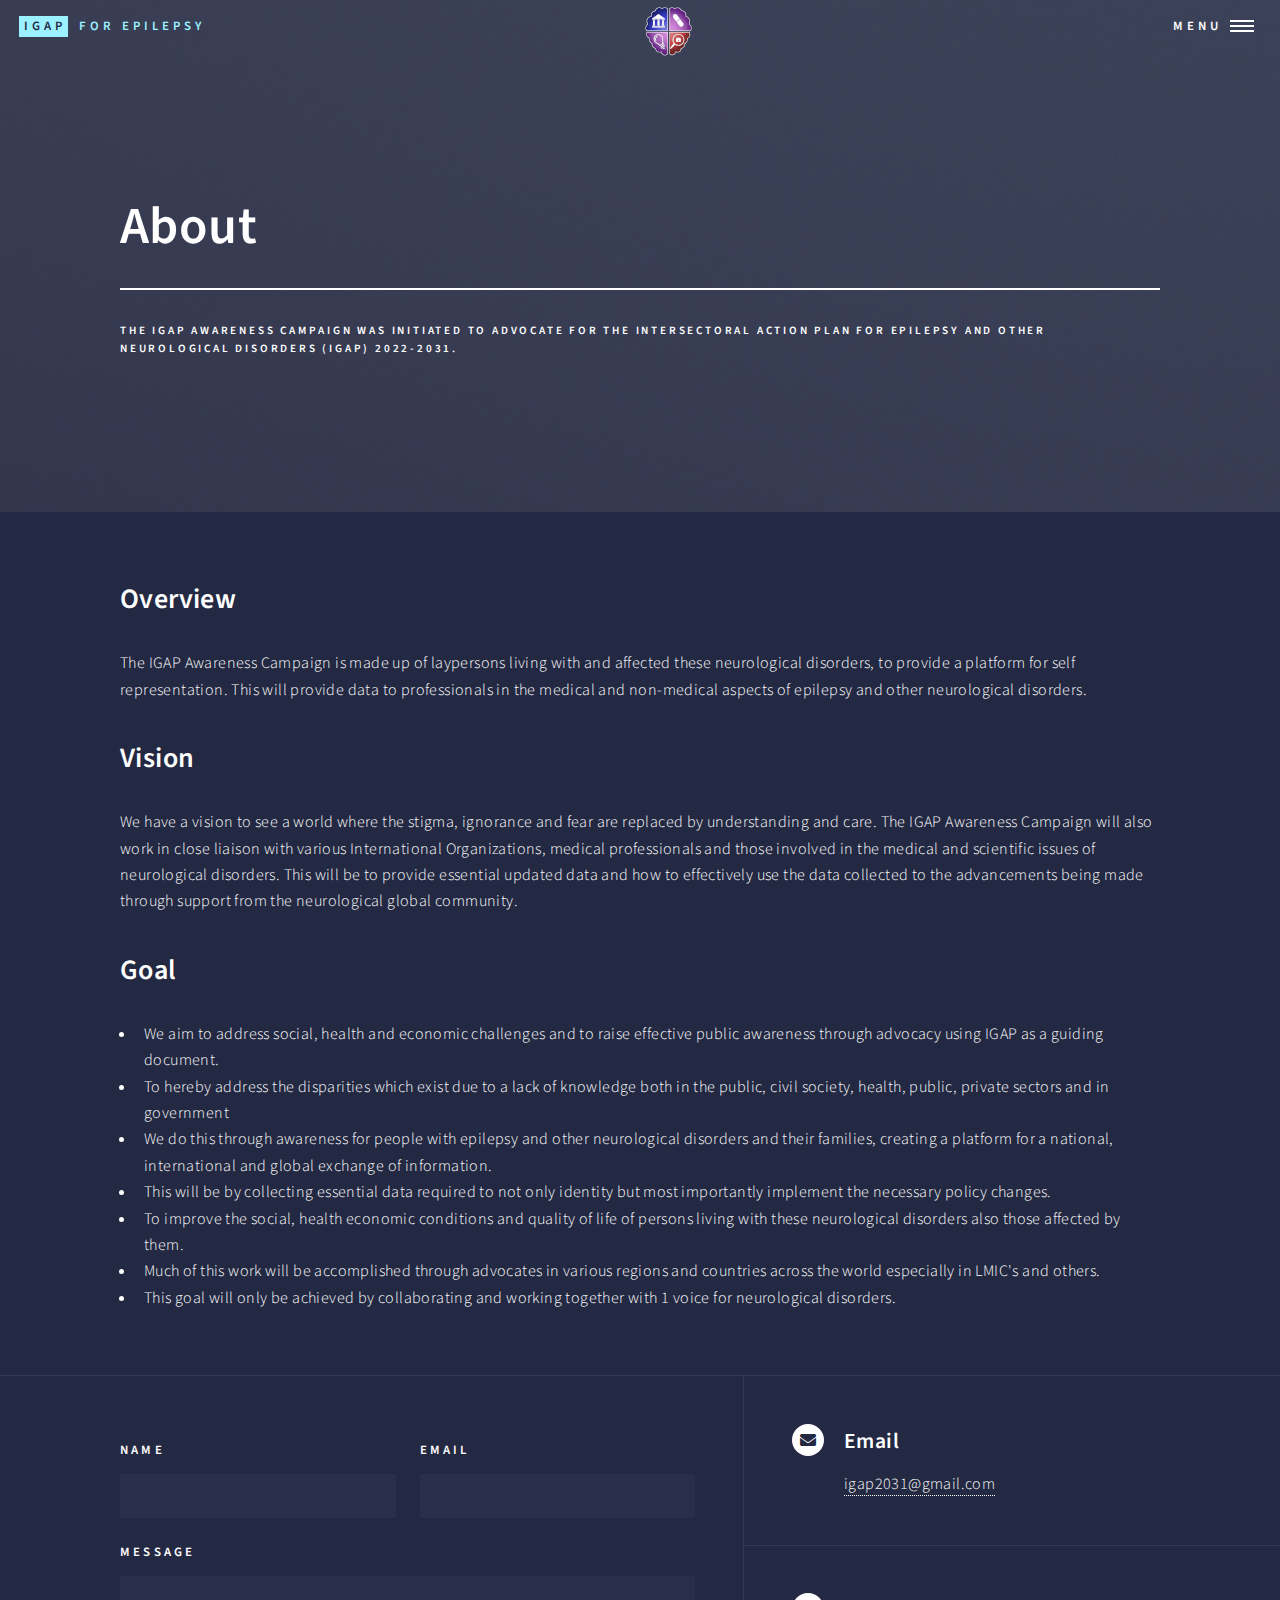
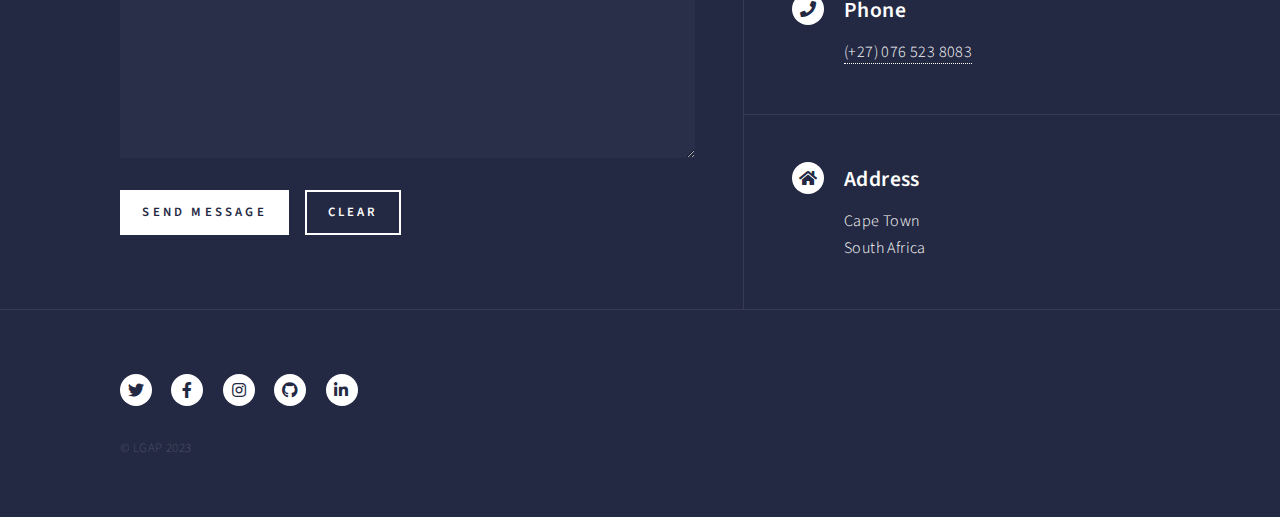
==== about.html @ 55fcbe43 "new pages" ====
<!DOCTYPE HTML>
<html>
	<head>
		<title>IGAP for Epilepsy</title>
		<meta charset="utf-8" />
		<meta name="viewport" content="width=device-width, initial-scale=1, user-scalable=no" />
		<link rel="stylesheet" href="assets/css/main.css" />
		<noscript><link rel="stylesheet" href="assets/css/noscript.css" /></noscript>
	</head>
	<body class="is-preload">

		<!-- Wrapper -->
			<div id="wrapper">

				<!-- Header -->
					<header id="header" class="alt">
						<a href="index.html" class="logo"><strong>IGAP</strong> <span>for Epilepsy</span></a>
						<div style="text-align: center; padding:2px 0px; position: absolute; left: 50%;">
							<img src="images/logo-60.png" width="60px" alt="lgap-logo" />	
						</div>
						<nav>
							<a href="#menu">Menu</a>
						</nav>
					</header>

				<!-- Menu -->
					<nav id="menu">
						<ul class="links">
							<li><a href="index.html">Home</a></li>
							<li><a href="landing.html">IGAP 10 Year Plan</a></li>
							<li><a href="about.html">About us</a></li>
							<li><a href="#">Contact us</a></li>
							<li><a href="#">Get Involved</a></li>
							<li><a href="#">Neurological Disorders</a></li>
							<li><a href="#">Resources</a></li>
							<li><a href="#">FAQ</a></li>
							<li><a href="surveys.html">Survey</a></li>
							<li><a href="#">Your Stories</a></li> 
							<!-- <li><a href="#">Generic</a></li>
							<li><a href="elements.html">Elements</a></li> -->
						</ul>
					</nav>

				<!-- Banner -->
				<!-- Note: The "styleN" class below should match that of the header element. -->
				<section id="banner" class="style8">
					<div class="inner">
						<span class="image">
							<img src="images/pic08.jpg" alt="" />
						</span>
						<header class="major">
							<h1>About</h1>
						</header>
						<div class="content">
							<p>The IGAP Awareness Campaign was initiated to advocate for the Intersectoral Action Plan for Epilepsy
							and Other Neurological Disorders (IGAP) 2022-2031.</p>						</div>
					</div>
				</section>

				<!-- Main -->
					<div id="main" class="alt">

						<!-- One -->
							<section id="one">
								<div class="inner">

									<h2>Overview</h2>
									
									<p>The IGAP Awareness Campaign is made up of
									laypersons living with and affected these neurological disorders, to provide a platform for self
									representation. This will provide data to professionals in the medical and non-medical aspects of epilepsy
									and other neurological disorders.</p>

									<h2>Vision</h2>

									<p>We have a vision to see a world where the stigma, ignorance and fear are replaced by understanding and
									care. The IGAP Awareness Campaign will also work in close liaison with various International
									Organizations, medical professionals and those involved in the medical and scientific issues of
									neurological disorders. This will be to provide essential updated data and how to effectively use the data
									collected to the advancements being made through support from the neurological global community.</p>
									
									<h2>Goal</h2>
									<ul>
									<li>We aim to address social, health and economic challenges and to raise effective public
									awareness through advocacy using IGAP as a guiding document.</li>
									<li>To hereby address the disparities which exist due to a lack of knowledge both in the public, civil
									society, health, public, private sectors and in government</li>
									<li>We do this through awareness for people with epilepsy and other neurological disorders and their
									families, creating a platform for a national, international and global exchange of information.</li>
									<li>This will be by collecting essential data required to not only identity but most importantly
									implement the necessary policy changes.</li>
									<li>To improve the social, health economic conditions and quality of life of persons living with these
									neurological disorders also those affected by them.</li>
									<li>Much of this work will be accomplished through advocates in various regions and countries
									across the world especially in LMIC's and others.</li>
									<li>This goal will only be achieved by collaborating and working together with 1 voice for neurological
									disorders.</li>
									</ul>
								</div>
							</section>

					</div>

				<!-- Contact -->
					<section id="contact">
						<div class="inner">
							<section>
								<form method="post" action="#">
									<div class="fields">
										<div class="field half">
											<label for="name">Name</label>
											<input type="text" name="name" id="name" />
										</div>
										<div class="field half">
											<label for="email">Email</label>
											<input type="text" name="email" id="email" />
										</div>
										<div class="field">
											<label for="message">Message</label>
											<textarea name="message" id="message" rows="6"></textarea>
										</div>
									</div>
									<ul class="actions">
										<li><input type="submit" value="Send Message" class="primary" /></li>
										<li><input type="reset" value="Clear" /></li>
									</ul>
								</form>
							</section>
							<section class="split">
								<section>
									<div class="contact-method">
										<span class="icon solid alt fa-envelope"></span>
										<h3>Email</h3>
										<a href="mailto:igap2031@gmail.com">igap2031@gmail.com</a>
									</div>
								</section>
								<section>
									<div class="contact-method">
										<span class="icon solid alt fa-phone"></span>
										<h3>Phone</h3>
										<span><a href="tel:+27765238083">(+27) 076 523 8083</a></span>
									</div>
								</section>
								<section>
									<div class="contact-method">
										<span class="icon solid alt fa-home"></span>
										<h3>Address</h3>
										<span>Cape Town<br />
											South Africa</span><br/>

										
									</div>
								</section>
							</section>
						</div>
					</section>

				<!-- Footer -->
				<footer id="footer">
					<div class="inner">
						<ul class="icons">
							<li><a href="#" class="icon brands alt fa-twitter"><span class="label">Twitter</span></a></li>
							<li><a href="#" class="icon brands alt fa-facebook-f"><span class="label">Facebook</span></a></li>
							<li><a href="#" class="icon brands alt fa-instagram"><span class="label">Instagram</span></a></li>
							<li><a href="#" class="icon brands alt fa-github"><span class="label">GitHub</span></a></li>
							<li><a href="#" class="icon brands alt fa-linkedin-in"><span class="label">LinkedIn</span></a></li>
						</ul>
						<ul class="copyright">
							<li>&copy; LGAP 2023</li>
						</ul>
					</div>
				</footer>

			</div>

		<!-- Scripts -->
			<script src="assets/js/jquery.min.js"></script>
			<script src="assets/js/jquery.scrolly.min.js"></script>
			<script src="assets/js/jquery.scrollex.min.js"></script>
			<script src="assets/js/browser.min.js"></script>
			<script src="assets/js/breakpoints.min.js"></script>
			<script src="assets/js/util.js"></script>
			<script src="assets/js/main.js"></script>

	</body>
</html>
---- assets/css/main.css ----
@import url(fontawesome-all.min.css);
@import url("https://fonts.googleapis.com/css?family=Source+Sans+Pro:300,300italic,600,600italic");

/*
	Forty by HTML5 UP
	html5up.net | @ajlkn
	Free for personal and commercial use under the CCA 3.0 license (html5up.net/license)
*/

html, body, div, span, applet, object,
iframe, h1, h2, h3, h4, h5, h6, p, blockquote,
pre, a, abbr, acronym, address, big, cite,
code, del, dfn, em, img, ins, kbd, q, s, samp,
small, strike, strong, sub, sup, tt, var, b,
u, i, center, dl, dt, dd, ol, ul, li, fieldset,
form, label, legend, table, caption, tbody,
tfoot, thead, tr, th, td, article, aside,
canvas, details, embed, figure, figcaption,
footer, header, hgroup, menu, nav, output, ruby,
section, summary, time, mark, audio, video {
	margin: 0;
	padding: 0;
	border: 0;
	font-size: 100%;
	font: inherit;
	vertical-align: baseline;}

article, aside, details, figcaption, figure,
footer, header, hgroup, menu, nav, section {
	display: block;}

body {
	line-height: 1;
}

ol, ul {
	list-style: none;
}

blockquote, q {
	quotes: none;
}

	blockquote:before, blockquote:after, q:before, q:after {
		content: '';
		content: none;
	}

table {
	border-collapse: collapse;
	border-spacing: 0;
}

body {
	-webkit-text-size-adjust: none;
}

mark {
	background-color: transparent;
	color: inherit;
}

input::-moz-focus-inner {
	border: 0;
	padding: 0;
}

input, select, textarea {
	-moz-appearance: none;
	-webkit-appearance: none;
	-ms-appearance: none;
	appearance: none;
}

/* Basic */

	@-ms-viewport {
		width: device-width;
	}

	body {
		-ms-overflow-style: scrollbar;
	}

	@media screen and (max-width: 480px) {

		html, body {
			min-width: 320px;
		}

	}

	html {
		box-sizing: border-box;
	}

	*, *:before, *:after {
		box-sizing: inherit;
	}

	body {
		background: #242943;
	}

		body.is-preload *, body.is-preload *:before, body.is-preload *:after {
			-moz-animation: none !important;
			-webkit-animation: none !important;
			-ms-animation: none !important;
			animation: none !important;
			-moz-transition: none !important;
			-webkit-transition: none !important;
			-ms-transition: none !important;
			transition: none !important;
		}

/* Type */

	body, input, select, textarea {
		color: #ffffff;
		font-family: "Source Sans Pro", Helvetica, sans-serif;
		font-size: 17pt;
		font-weight: 300;
		letter-spacing: 0.025em;
		line-height: 1.65;
	}

		@media screen and (max-width: 1680px) {

			body, input, select, textarea {
				font-size: 14pt;
			}

		}

		@media screen and (max-width: 1280px) {

			body, input, select, textarea {
				font-size: 12pt;
			}

		}

		@media screen and (max-width: 360px) {

			body, input, select, textarea {
				font-size: 11pt;
			}

		}

	a {
		-moz-transition: color 0.2s ease-in-out, border-bottom-color 0.2s ease-in-out;
		-webkit-transition: color 0.2s ease-in-out, border-bottom-color 0.2s ease-in-out;
		-ms-transition: color 0.2s ease-in-out, border-bottom-color 0.2s ease-in-out;
		transition: color 0.2s ease-in-out, border-bottom-color 0.2s ease-in-out;
		border-bottom: dotted 1px;
		color: inherit;
		text-decoration: none;
	}

		a:hover {
			border-bottom-color: transparent;
			color: #9bf1ff !important;
		}

		a:active {
			color: #53e3fb !important;
		}

	strong, b {
		color: #ffffff;
		font-weight: 600;
	}

	em, i {
		font-style: italic;
	}

	p {
		margin: 0 0 2em 0;
	}

	h1, h2, h3, h4, h5, h6 {
		color: #ffffff;
		font-weight: 600;
		line-height: 1.65;
		margin: 0 0 1em 0;
	}

		h1 a, h2 a, h3 a, h4 a, h5 a, h6 a {
			color: inherit;
			border-bottom: 0;
		}

	h1 {
		font-size: 2.5em;
	}

	h2 {
		font-size: 1.75em;
	}

	h3 {
		font-size: 1.35em;
	}

	h4 {
		font-size: 1.1em;
	}

	h5 {
		font-size: 0.9em;
	}

	h6 {
		font-size: 0.7em;
	}

	@media screen and (max-width: 736px) {

		h1 {
			font-size: 2em;
		}

		h2 {
			font-size: 1.5em;
		}

		h3 {
			font-size: 1.25em;
		}

	}

	sub {
		font-size: 0.8em;
		position: relative;
		top: 0.5em;
	}

	sup {
		font-size: 0.8em;
		position: relative;
		top: -0.5em;
	}

	blockquote {
		border-left: solid 4px rgba(212, 212, 255, 0.1);
		font-style: italic;
		margin: 0 0 2em 0;
		padding: 0.5em 0 0.5em 2em;
	}

	code {
		background: rgba(212, 212, 255, 0.035);
		font-family: "Courier New", monospace;
		font-size: 0.9em;
		margin: 0 0.25em;
		padding: 0.25em 0.65em;
	}

	pre {
		-webkit-overflow-scrolling: touch;
		font-family: "Courier New", monospace;
		font-size: 0.9em;
		margin: 0 0 2em 0;
	}

		pre code {
			display: block;
			line-height: 1.75;
			padding: 1em 1.5em;
			overflow-x: auto;
		}

	hr {
		border: 0;
		border-bottom: solid 1px rgba(212, 212, 255, 0.1);
		margin: 2em 0;
	}

		hr.major {
			margin: 3em 0;
		}

	.align-left {
		text-align: left;
	}

	.align-center {
		text-align: center;
	}

	.align-right {
		text-align: right;
	}

/* Row */

	.row {
		display: flex;
		flex-wrap: wrap;
		box-sizing: border-box;
		align-items: stretch;
	}

		.row > * {
			box-sizing: border-box;
		}

		.row.gtr-uniform > * > :last-child {
			margin-bottom: 0;
		}

		.row.aln-left {
			justify-content: flex-start;
		}

		.row.aln-center {
			justify-content: center;
		}

		.row.aln-right {
			justify-content: flex-end;
		}

		.row.aln-top {
			align-items: flex-start;
		}

		.row.aln-middle {
			align-items: center;
		}

		.row.aln-bottom {
			align-items: flex-end;
		}

		.row > .imp {
			order: -1;
		}

		.row > .col-1 {
			width: 8.33333%;
		}

		.row > .off-1 {
			margin-left: 8.33333%;
		}

		.row > .col-2 {
			width: 16.66667%;
		}

		.row > .off-2 {
			margin-left: 16.66667%;
		}

		.row > .col-3 {
			width: 25%;
		}

		.row > .off-3 {
			margin-left: 25%;
		}

		.row > .col-4 {
			width: 33.33333%;
		}

		.row > .off-4 {
			margin-left: 33.33333%;
		}

		.row > .col-5 {
			width: 41.66667%;
		}

		.row > .off-5 {
			margin-left: 41.66667%;
		}

		.row > .col-6 {
			width: 50%;
		}

		.row > .off-6 {
			margin-left: 50%;
		}

		.row > .col-7 {
			width: 58.33333%;
		}

		.row > .off-7 {
			margin-left: 58.33333%;
		}

		.row > .col-8 {
			width: 66.66667%;
		}

		.row > .off-8 {
			margin-left: 66.66667%;
		}

		.row > .col-9 {
			width: 75%;
		}

		.row > .off-9 {
			margin-left: 75%;
		}

		.row > .col-10 {
			width: 83.33333%;
		}

		.row > .off-10 {
			margin-left: 83.33333%;
		}

		.row > .col-11 {
			width: 91.66667%;
		}

		.row > .off-11 {
			margin-left: 91.66667%;
		}

		.row > .col-12 {
			width: 100%;
		}

		.row > .off-12 {
			margin-left: 100%;
		}

		.row.gtr-0 {
			margin-top: 0;
			margin-left: 0em;
		}

			.row.gtr-0 > * {
				padding: 0 0 0 0em;
			}

			.row.gtr-0.gtr-uniform {
				margin-top: 0em;
			}

				.row.gtr-0.gtr-uniform > * {
					padding-top: 0em;
				}

		.row.gtr-25 {
			margin-top: 0;
			margin-left: -0.5em;
		}

			.row.gtr-25 > * {
				padding: 0 0 0 0.5em;
			}

			.row.gtr-25.gtr-uniform {
				margin-top: -0.5em;
			}

				.row.gtr-25.gtr-uniform > * {
					padding-top: 0.5em;
				}

		.row.gtr-50 {
			margin-top: 0;
			margin-left: -1em;
		}

			.row.gtr-50 > * {
				padding: 0 0 0 1em;
			}

			.row.gtr-50.gtr-uniform {
				margin-top: -1em;
			}

				.row.gtr-50.gtr-uniform > * {
					padding-top: 1em;
				}

		.row {
			margin-top: 0;
			margin-left: -2em;
		}

			.row > * {
				padding: 0 0 0 2em;
			}

			.row.gtr-uniform {
				margin-top: -2em;
			}

				.row.gtr-uniform > * {
					padding-top: 2em;
				}

		.row.gtr-150 {
			margin-top: 0;
			margin-left: -3em;
		}

			.row.gtr-150 > * {
				padding: 0 0 0 3em;
			}

			.row.gtr-150.gtr-uniform {
				margin-top: -3em;
			}

				.row.gtr-150.gtr-uniform > * {
					padding-top: 3em;
				}

		.row.gtr-200 {
			margin-top: 0;
			margin-left: -4em;
		}

			.row.gtr-200 > * {
				padding: 0 0 0 4em;
			}

			.row.gtr-200.gtr-uniform {
				margin-top: -4em;
			}

				.row.gtr-200.gtr-uniform > * {
					padding-top: 4em;
				}

		@media screen and (max-width: 1680px) {

			.row {
				display: flex;
				flex-wrap: wrap;
				box-sizing: border-box;
				align-items: stretch;
			}

				.row > * {
					box-sizing: border-box;
				}

				.row.gtr-uniform > * > :last-child {
					margin-bottom: 0;
				}

				.row.aln-left {
					justify-content: flex-start;
				}

				.row.aln-center {
					justify-content: center;
				}

				.row.aln-right {
					justify-content: flex-end;
				}

				.row.aln-top {
					align-items: flex-start;
				}

				.row.aln-middle {
					align-items: center;
				}

				.row.aln-bottom {
					align-items: flex-end;
				}

				.row > .imp-xlarge {
					order: -1;
				}

				.row > .col-1-xlarge {
					width: 8.33333%;
				}

				.row > .off-1-xlarge {
					margin-left: 8.33333%;
				}

				.row > .col-2-xlarge {
					width: 16.66667%;
				}

				.row > .off-2-xlarge {
					margin-left: 16.66667%;
				}

				.row > .col-3-xlarge {
					width: 25%;
				}

				.row > .off-3-xlarge {
					margin-left: 25%;
				}

				.row > .col-4-xlarge {
					width: 33.33333%;
				}

				.row > .off-4-xlarge {
					margin-left: 33.33333%;
				}

				.row > .col-5-xlarge {
					width: 41.66667%;
				}

				.row > .off-5-xlarge {
					margin-left: 41.66667%;
				}

				.row > .col-6-xlarge {
					width: 50%;
				}

				.row > .off-6-xlarge {
					margin-left: 50%;
				}

				.row > .col-7-xlarge {
					width: 58.33333%;
				}

				.row > .off-7-xlarge {
					margin-left: 58.33333%;
				}

				.row > .col-8-xlarge {
					width: 66.66667%;
				}

				.row > .off-8-xlarge {
					margin-left: 66.66667%;
				}

				.row > .col-9-xlarge {
					width: 75%;
				}

				.row > .off-9-xlarge {
					margin-left: 75%;
				}

				.row > .col-10-xlarge {
					width: 83.33333%;
				}

				.row > .off-10-xlarge {
					margin-left: 83.33333%;
				}

				.row > .col-11-xlarge {
					width: 91.66667%;
				}

				.row > .off-11-xlarge {
					margin-left: 91.66667%;
				}

				.row > .col-12-xlarge {
					width: 100%;
				}

				.row > .off-12-xlarge {
					margin-left: 100%;
				}

				.row.gtr-0 {
					margin-top: 0;
					margin-left: 0em;
				}

					.row.gtr-0 > * {
						padding: 0 0 0 0em;
					}

					.row.gtr-0.gtr-uniform {
						margin-top: 0em;
					}

						.row.gtr-0.gtr-uniform > * {
							padding-top: 0em;
						}

				.row.gtr-25 {
					margin-top: 0;
					margin-left: -0.5em;
				}

					.row.gtr-25 > * {
						padding: 0 0 0 0.5em;
					}

					.row.gtr-25.gtr-uniform {
						margin-top: -0.5em;
					}

						.row.gtr-25.gtr-uniform > * {
							padding-top: 0.5em;
						}

				.row.gtr-50 {
					margin-top: 0;
					margin-left: -1em;
				}

					.row.gtr-50 > * {
						padding: 0 0 0 1em;
					}

					.row.gtr-50.gtr-uniform {
						margin-top: -1em;
					}

						.row.gtr-50.gtr-uniform > * {
							padding-top: 1em;
						}

				.row {
					margin-top: 0;
					margin-left: -2em;
				}

					.row > * {
						padding: 0 0 0 2em;
					}

					.row.gtr-uniform {
						margin-top: -2em;
					}

						.row.gtr-uniform > * {
							padding-top: 2em;
						}

				.row.gtr-150 {
					margin-top: 0;
					margin-left: -3em;
				}

					.row.gtr-150 > * {
						padding: 0 0 0 3em;
					}

					.row.gtr-150.gtr-uniform {
						margin-top: -3em;
					}

						.row.gtr-150.gtr-uniform > * {
							padding-top: 3em;
						}

				.row.gtr-200 {
					margin-top: 0;
					margin-left: -4em;
				}

					.row.gtr-200 > * {
						padding: 0 0 0 4em;
					}

					.row.gtr-200.gtr-uniform {
						margin-top: -4em;
					}

						.row.gtr-200.gtr-uniform > * {
							padding-top: 4em;
						}

		}

		@media screen and (max-width: 1280px) {

			.row {
				display: flex;
				flex-wrap: wrap;
				box-sizing: border-box;
				align-items: stretch;
			}

				.row > * {
					box-sizing: border-box;
				}

				.row.gtr-uniform > * > :last-child {
					margin-bottom: 0;
				}

				.row.aln-left {
					justify-content: flex-start;
				}

				.row.aln-center {
					justify-content: center;
				}

				.row.aln-right {
					justify-content: flex-end;
				}

				.row.aln-top {
					align-items: flex-start;
				}

				.row.aln-middle {
					align-items: center;
				}

				.row.aln-bottom {
					align-items: flex-end;
				}

				.row > .imp-large {
					order: -1;
				}

				.row > .col-1-large {
					width: 8.33333%;
				}

				.row > .off-1-large {
					margin-left: 8.33333%;
				}

				.row > .col-2-large {
					width: 16.66667%;
				}

				.row > .off-2-large {
					margin-left: 16.66667%;
				}

				.row > .col-3-large {
					width: 25%;
				}

				.row > .off-3-large {
					margin-left: 25%;
				}

				.row > .col-4-large {
					width: 33.33333%;
				}

				.row > .off-4-large {
					margin-left: 33.33333%;
				}

				.row > .col-5-large {
					width: 41.66667%;
				}

				.row > .off-5-large {
					margin-left: 41.66667%;
				}

				.row > .col-6-large {
					width: 50%;
				}

				.row > .off-6-large {
					margin-left: 50%;
				}

				.row > .col-7-large {
					width: 58.33333%;
				}

				.row > .off-7-large {
					margin-left: 58.33333%;
				}

				.row > .col-8-large {
					width: 66.66667%;
				}

				.row > .off-8-large {
					margin-left: 66.66667%;
				}

				.row > .col-9-large {
					width: 75%;
				}

				.row > .off-9-large {
					margin-left: 75%;
				}

				.row > .col-10-large {
					width: 83.33333%;
				}

				.row > .off-10-large {
					margin-left: 83.33333%;
				}

				.row > .col-11-large {
					width: 91.66667%;
				}

				.row > .off-11-large {
					margin-left: 91.66667%;
				}

				.row > .col-12-large {
					width: 100%;
				}

				.row > .off-12-large {
					margin-left: 100%;
				}

				.row.gtr-0 {
					margin-top: 0;
					margin-left: 0em;
				}

					.row.gtr-0 > * {
						padding: 0 0 0 0em;
					}

					.row.gtr-0.gtr-uniform {
						margin-top: 0em;
					}

						.row.gtr-0.gtr-uniform > * {
							padding-top: 0em;
						}

				.row.gtr-25 {
					margin-top: 0;
					margin-left: -0.375em;
				}

					.row.gtr-25 > * {
						padding: 0 0 0 0.375em;
					}

					.row.gtr-25.gtr-uniform {
						margin-top: -0.375em;
					}

						.row.gtr-25.gtr-uniform > * {
							padding-top: 0.375em;
						}

				.row.gtr-50 {
					margin-top: 0;
					margin-left: -0.75em;
				}

					.row.gtr-50 > * {
						padding: 0 0 0 0.75em;
					}

					.row.gtr-50.gtr-uniform {
						margin-top: -0.75em;
					}

						.row.gtr-50.gtr-uniform > * {
							padding-top: 0.75em;
						}

				.row {
					margin-top: 0;
					margin-left: -1.5em;
				}

					.row > * {
						padding: 0 0 0 1.5em;
					}

					.row.gtr-uniform {
						margin-top: -1.5em;
					}

						.row.gtr-uniform > * {
							padding-top: 1.5em;
						}

				.row.gtr-150 {
					margin-top: 0;
					margin-left: -2.25em;
				}

					.row.gtr-150 > * {
						padding: 0 0 0 2.25em;
					}

					.row.gtr-150.gtr-uniform {
						margin-top: -2.25em;
					}

						.row.gtr-150.gtr-uniform > * {
							padding-top: 2.25em;
						}

				.row.gtr-200 {
					margin-top: 0;
					margin-left: -3em;
				}

					.row.gtr-200 > * {
						padding: 0 0 0 3em;
					}

					.row.gtr-200.gtr-uniform {
						margin-top: -3em;
					}

						.row.gtr-200.gtr-uniform > * {
							padding-top: 3em;
						}

		}

		@media screen and (max-width: 980px) {

			.row {
				display: flex;
				flex-wrap: wrap;
				box-sizing: border-box;
				align-items: stretch;
			}

				.row > * {
					box-sizing: border-box;
				}

				.row.gtr-uniform > * > :last-child {
					margin-bottom: 0;
				}

				.row.aln-left {
					justify-content: flex-start;
				}

				.row.aln-center {
					justify-content: center;
				}

				.row.aln-right {
					justify-content: flex-end;
				}

				.row.aln-top {
					align-items: flex-start;
				}

				.row.aln-middle {
					align-items: center;
				}

				.row.aln-bottom {
					align-items: flex-end;
				}

				.row > .imp-medium {
					order: -1;
				}

				.row > .col-1-medium {
					width: 8.33333%;
				}

				.row > .off-1-medium {
					margin-left: 8.33333%;
				}

				.row > .col-2-medium {
					width: 16.66667%;
				}

				.row > .off-2-medium {
					margin-left: 16.66667%;
				}

				.row > .col-3-medium {
					width: 25%;
				}

				.row > .off-3-medium {
					margin-left: 25%;
				}

				.row > .col-4-medium {
					width: 33.33333%;
				}

				.row > .off-4-medium {
					margin-left: 33.33333%;
				}

				.row > .col-5-medium {
					width: 41.66667%;
				}

				.row > .off-5-medium {
					margin-left: 41.66667%;
				}

				.row > .col-6-medium {
					width: 50%;
				}

				.row > .off-6-medium {
					margin-left: 50%;
				}

				.row > .col-7-medium {
					width: 58.33333%;
				}

				.row > .off-7-medium {
					margin-left: 58.33333%;
				}

				.row > .col-8-medium {
					width: 66.66667%;
				}

				.row > .off-8-medium {
					margin-left: 66.66667%;
				}

				.row > .col-9-medium {
					width: 75%;
				}

				.row > .off-9-medium {
					margin-left: 75%;
				}

				.row > .col-10-medium {
					width: 83.33333%;
				}

				.row > .off-10-medium {
					margin-left: 83.33333%;
				}

				.row > .col-11-medium {
					width: 91.66667%;
				}

				.row > .off-11-medium {
					margin-left: 91.66667%;
				}

				.row > .col-12-medium {
					width: 100%;
				}

				.row > .off-12-medium {
					margin-left: 100%;
				}

				.row.gtr-0 {
					margin-top: 0;
					margin-left: 0em;
				}

					.row.gtr-0 > * {
						padding: 0 0 0 0em;
					}

					.row.gtr-0.gtr-uniform {
						margin-top: 0em;
					}

						.row.gtr-0.gtr-uniform > * {
							padding-top: 0em;
						}

				.row.gtr-25 {
					margin-top: 0;
					margin-left: -0.375em;
				}

					.row.gtr-25 > * {
						padding: 0 0 0 0.375em;
					}

					.row.gtr-25.gtr-uniform {
						margin-top: -0.375em;
					}

						.row.gtr-25.gtr-uniform > * {
							padding-top: 0.375em;
						}

				.row.gtr-50 {
					margin-top: 0;
					margin-left: -0.75em;
				}

					.row.gtr-50 > * {
						padding: 0 0 0 0.75em;
					}

					.row.gtr-50.gtr-uniform {
						margin-top: -0.75em;
					}

						.row.gtr-50.gtr-uniform > * {
							padding-top: 0.75em;
						}

				.row {
					margin-top: 0;
					margin-left: -1.5em;
				}

					.row > * {
						padding: 0 0 0 1.5em;
					}

					.row.gtr-uniform {
						margin-top: -1.5em;
					}

						.row.gtr-uniform > * {
							padding-top: 1.5em;
						}

				.row.gtr-150 {
					margin-top: 0;
					margin-left: -2.25em;
				}

					.row.gtr-150 > * {
						padding: 0 0 0 2.25em;
					}

					.row.gtr-150.gtr-uniform {
						margin-top: -2.25em;
					}

						.row.gtr-150.gtr-uniform > * {
							padding-top: 2.25em;
						}

				.row.gtr-200 {
					margin-top: 0;
					margin-left: -3em;
				}

					.row.gtr-200 > * {
						padding: 0 0 0 3em;
					}

					.row.gtr-200.gtr-uniform {
						margin-top: -3em;
					}

						.row.gtr-200.gtr-uniform > * {
							padding-top: 3em;
						}

		}

		@media screen and (max-width: 736px) {

			.row {
				display: flex;
				flex-wrap: wrap;
				box-sizing: border-box;
				align-items: stretch;
			}

				.row > * {
					box-sizing: border-box;
				}

				.row.gtr-uniform > * > :last-child {
					margin-bottom: 0;
				}

				.row.aln-left {
					justify-content: flex-start;
				}

				.row.aln-center {
					justify-content: center;
				}

				.row.aln-right {
					justify-content: flex-end;
				}

				.row.aln-top {
					align-items: flex-start;
				}

				.row.aln-middle {
					align-items: center;
				}

				.row.aln-bottom {
					align-items: flex-end;
				}

				.row > .imp-small {
					order: -1;
				}

				.row > .col-1-small {
					width: 8.33333%;
				}

				.row > .off-1-small {
					margin-left: 8.33333%;
				}

				.row > .col-2-small {
					width: 16.66667%;
				}

				.row > .off-2-small {
					margin-left: 16.66667%;
				}

				.row > .col-3-small {
					width: 25%;
				}

				.row > .off-3-small {
					margin-left: 25%;
				}

				.row > .col-4-small {
					width: 33.33333%;
				}

				.row > .off-4-small {
					margin-left: 33.33333%;
				}

				.row > .col-5-small {
					width: 41.66667%;
				}

				.row > .off-5-small {
					margin-left: 41.66667%;
				}

				.row > .col-6-small {
					width: 50%;
				}

				.row > .off-6-small {
					margin-left: 50%;
				}

				.row > .col-7-small {
					width: 58.33333%;
				}

				.row > .off-7-small {
					margin-left: 58.33333%;
				}

				.row > .col-8-small {
					width: 66.66667%;
				}

				.row > .off-8-small {
					margin-left: 66.66667%;
				}

				.row > .col-9-small {
					width: 75%;
				}

				.row > .off-9-small {
					margin-left: 75%;
				}

				.row > .col-10-small {
					width: 83.33333%;
				}

				.row > .off-10-small {
					margin-left: 83.33333%;
				}

				.row > .col-11-small {
					width: 91.66667%;
				}

				.row > .off-11-small {
					margin-left: 91.66667%;
				}

				.row > .col-12-small {
					width: 100%;
				}

				.row > .off-12-small {
					margin-left: 100%;
				}

				.row.gtr-0 {
					margin-top: 0;
					margin-left: 0em;
				}

					.row.gtr-0 > * {
						padding: 0 0 0 0em;
					}

					.row.gtr-0.gtr-uniform {
						margin-top: 0em;
					}

						.row.gtr-0.gtr-uniform > * {
							padding-top: 0em;
						}

				.row.gtr-25 {
					margin-top: 0;
					margin-left: -0.3125em;
				}

					.row.gtr-25 > * {
						padding: 0 0 0 0.3125em;
					}

					.row.gtr-25.gtr-uniform {
						margin-top: -0.3125em;
					}

						.row.gtr-25.gtr-uniform > * {
							padding-top: 0.3125em;
						}

				.row.gtr-50 {
					margin-top: 0;
					margin-left: -0.625em;
				}

					.row.gtr-50 > * {
						padding: 0 0 0 0.625em;
					}

					.row.gtr-50.gtr-uniform {
						margin-top: -0.625em;
					}

						.row.gtr-50.gtr-uniform > * {
							padding-top: 0.625em;
						}

				.row {
					margin-top: 0;
					margin-left: -1.25em;
				}

					.row > * {
						padding: 0 0 0 1.25em;
					}

					.row.gtr-uniform {
						margin-top: -1.25em;
					}

						.row.gtr-uniform > * {
							padding-top: 1.25em;
						}

				.row.gtr-150 {
					margin-top: 0;
					margin-left: -1.875em;
				}

					.row.gtr-150 > * {
						padding: 0 0 0 1.875em;
					}

					.row.gtr-150.gtr-uniform {
						margin-top: -1.875em;
					}

						.row.gtr-150.gtr-uniform > * {
							padding-top: 1.875em;
						}

				.row.gtr-200 {
					margin-top: 0;
					margin-left: -2.5em;
				}

					.row.gtr-200 > * {
						padding: 0 0 0 2.5em;
					}

					.row.gtr-200.gtr-uniform {
						margin-top: -2.5em;
					}

						.row.gtr-200.gtr-uniform > * {
							padding-top: 2.5em;
						}

		}

		@media screen and (max-width: 480px) {

			.row {
				display: flex;
				flex-wrap: wrap;
				box-sizing: border-box;
				align-items: stretch;
			}

				.row > * {
					box-sizing: border-box;
				}

				.row.gtr-uniform > * > :last-child {
					margin-bottom: 0;
				}

				.row.aln-left {
					justify-content: flex-start;
				}

				.row.aln-center {
					justify-content: center;
				}

				.row.aln-right {
					justify-content: flex-end;
				}

				.row.aln-top {
					align-items: flex-start;
				}

				.row.aln-middle {
					align-items: center;
				}

				.row.aln-bottom {
					align-items: flex-end;
				}

				.row > .imp-xsmall {
					order: -1;
				}

				.row > .col-1-xsmall {
					width: 8.33333%;
				}

				.row > .off-1-xsmall {
					margin-left: 8.33333%;
				}

				.row > .col-2-xsmall {
					width: 16.66667%;
				}

				.row > .off-2-xsmall {
					margin-left: 16.66667%;
				}

				.row > .col-3-xsmall {
					width: 25%;
				}

				.row > .off-3-xsmall {
					margin-left: 25%;
				}

				.row > .col-4-xsmall {
					width: 33.33333%;
				}

				.row > .off-4-xsmall {
					margin-left: 33.33333%;
				}

				.row > .col-5-xsmall {
					width: 41.66667%;
				}

				.row > .off-5-xsmall {
					margin-left: 41.66667%;
				}

				.row > .col-6-xsmall {
					width: 50%;
				}

				.row > .off-6-xsmall {
					margin-left: 50%;
				}

				.row > .col-7-xsmall {
					width: 58.33333%;
				}

				.row > .off-7-xsmall {
					margin-left: 58.33333%;
				}

				.row > .col-8-xsmall {
					width: 66.66667%;
				}

				.row > .off-8-xsmall {
					margin-left: 66.66667%;
				}

				.row > .col-9-xsmall {
					width: 75%;
				}

				.row > .off-9-xsmall {
					margin-left: 75%;
				}

				.row > .col-10-xsmall {
					width: 83.33333%;
				}

				.row > .off-10-xsmall {
					margin-left: 83.33333%;
				}

				.row > .col-11-xsmall {
					width: 91.66667%;
				}

				.row > .off-11-xsmall {
					margin-left: 91.66667%;
				}

				.row > .col-12-xsmall {
					width: 100%;
				}

				.row > .off-12-xsmall {
					margin-left: 100%;
				}

				.row.gtr-0 {
					margin-top: 0;
					margin-left: 0em;
				}

					.row.gtr-0 > * {
						padding: 0 0 0 0em;
					}

					.row.gtr-0.gtr-uniform {
						margin-top: 0em;
					}

						.row.gtr-0.gtr-uniform > * {
							padding-top: 0em;
						}

				.row.gtr-25 {
					margin-top: 0;
					margin-left: -0.3125em;
				}

					.row.gtr-25 > * {
						padding: 0 0 0 0.3125em;
					}

					.row.gtr-25.gtr-uniform {
						margin-top: -0.3125em;
					}

						.row.gtr-25.gtr-uniform > * {
							padding-top: 0.3125em;
						}

				.row.gtr-50 {
					margin-top: 0;
					margin-left: -0.625em;
				}

					.row.gtr-50 > * {
						padding: 0 0 0 0.625em;
					}

					.row.gtr-50.gtr-uniform {
						margin-top: -0.625em;
					}

						.row.gtr-50.gtr-uniform > * {
							padding-top: 0.625em;
						}

				.row {
					margin-top: 0;
					margin-left: -1.25em;
				}

					.row > * {
						padding: 0 0 0 1.25em;
					}

					.row.gtr-uniform {
						margin-top: -1.25em;
					}

						.row.gtr-uniform > * {
							padding-top: 1.25em;
						}

				.row.gtr-150 {
					margin-top: 0;
					margin-left: -1.875em;
				}

					.row.gtr-150 > * {
						padding: 0 0 0 1.875em;
					}

					.row.gtr-150.gtr-uniform {
						margin-top: -1.875em;
					}

						.row.gtr-150.gtr-uniform > * {
							padding-top: 1.875em;
						}

				.row.gtr-200 {
					margin-top: 0;
					margin-left: -2.5em;
				}

					.row.gtr-200 > * {
						padding: 0 0 0 2.5em;
					}

					.row.gtr-200.gtr-uniform {
						margin-top: -2.5em;
					}

						.row.gtr-200.gtr-uniform > * {
							padding-top: 2.5em;
						}

		}

/* Section/Article */

	section.special, article.special {
		text-align: center;
	}

	header.major {
		width: -moz-max-content;
		width: -webkit-max-content;
		width: -ms-max-content;
		width: max-content;
		margin-bottom: 2em;
	}

		header.major > :first-child {
			margin-bottom: 0;
			width: calc(100% + 0.5em);
		}

			header.major > :first-child:after {
				content: '';
				background-color: #ffffff;
				display: block;
				height: 2px;
				margin: 0.325em 0 0.5em 0;
				width: 100%;
			}

		header.major > p {
			font-size: 0.7em;
			font-weight: 600;
			letter-spacing: 0.25em;
			margin-bottom: 0;
			text-transform: uppercase;
		}

		body.is-ie header.major > :first-child:after {
			max-width: 9em;
		}

		body.is-ie header.major > h1:after {
			max-width: 100% !important;
		}

	@media screen and (max-width: 736px) {

		header.major > p br {
			display: none;
		}

	}

/* Form */

	form {
		margin: 0 0 2em 0;
	}

		form > :last-child {
			margin-bottom: 0;
		}

		form > .fields {
			display: -moz-flex;
			display: -webkit-flex;
			display: -ms-flex;
			display: flex;
			-moz-flex-wrap: wrap;
			-webkit-flex-wrap: wrap;
			-ms-flex-wrap: wrap;
			flex-wrap: wrap;
			width: calc(100% + 3em);
			margin: -1.5em 0 2em -1.5em;
		}

			form > .fields > .field {
				-moz-flex-grow: 0;
				-webkit-flex-grow: 0;
				-ms-flex-grow: 0;
				flex-grow: 0;
				-moz-flex-shrink: 0;
				-webkit-flex-shrink: 0;
				-ms-flex-shrink: 0;
				flex-shrink: 0;
				padding: 1.5em 0 0 1.5em;
				width: calc(100% - 1.5em);
			}

				form > .fields > .field.half {
					width: calc(50% - 0.75em);
				}

				form > .fields > .field.third {
					width: calc(100%/3 - 0.5em);
				}

				form > .fields > .field.quarter {
					width: calc(25% - 0.375em);
				}

		@media screen and (max-width: 480px) {

			form > .fields {
				width: calc(100% + 3em);
				margin: -1.5em 0 2em -1.5em;
			}

				form > .fields > .field {
					padding: 1.5em 0 0 1.5em;
					width: calc(100% - 1.5em);
				}

					form > .fields > .field.half {
						width: calc(100% - 1.5em);
					}

					form > .fields > .field.third {
						width: calc(100% - 1.5em);
					}

					form > .fields > .field.quarter {
						width: calc(100% - 1.5em);
					}

		}

	label {
		color: #ffffff;
		display: block;
		font-size: 0.8em;
		font-weight: 600;
		letter-spacing: 0.25em;
		margin: 0 0 1em 0;
		text-transform: uppercase;
	}

	input[type="text"],
	input[type="password"],
	input[type="email"],
	input[type="tel"],
	input[type="search"],
	input[type="url"],
	select,
	textarea {
		-moz-appearance: none;
		-webkit-appearance: none;
		-ms-appearance: none;
		appearance: none;
		background: rgba(212, 212, 255, 0.035);
		border: none;
		border-radius: 0;
		color: inherit;
		display: block;
		outline: 0;
		padding: 0 1em;
		text-decoration: none;
		width: 100%;
	}

		input[type="text"]:invalid,
		input[type="password"]:invalid,
		input[type="email"]:invalid,
		input[type="tel"]:invalid,
		input[type="search"]:invalid,
		input[type="url"]:invalid,
		select:invalid,
		textarea:invalid {
			box-shadow: none;
		}

		input[type="text"]:focus,
		input[type="password"]:focus,
		input[type="email"]:focus,
		input[type="tel"]:focus,
		input[type="search"]:focus,
		input[type="url"]:focus,
		select:focus,
		textarea:focus {
			border-color: #9bf1ff;
			box-shadow: 0 0 0 2px #9bf1ff;
		}

	select {
		background-image: url("data:image/svg+xml;charset=utf8,%3Csvg xmlns='http://www.w3.org/2000/svg' width='40' height='40' preserveAspectRatio='none' viewBox='0 0 40 40'%3E%3Cpath d='M9.4,12.3l10.4,10.4l10.4-10.4c0.2-0.2,0.5-0.4,0.9-0.4c0.3,0,0.6,0.1,0.9,0.4l3.3,3.3c0.2,0.2,0.4,0.5,0.4,0.9 c0,0.4-0.1,0.6-0.4,0.9L20.7,31.9c-0.2,0.2-0.5,0.4-0.9,0.4c-0.3,0-0.6-0.1-0.9-0.4L4.3,17.3c-0.2-0.2-0.4-0.5-0.4-0.9 c0-0.4,0.1-0.6,0.4-0.9l3.3-3.3c0.2-0.2,0.5-0.4,0.9-0.4S9.1,12.1,9.4,12.3z' fill='rgba(212, 212, 255, 0.1)' /%3E%3C/svg%3E");
		background-size: 1.25rem;
		background-repeat: no-repeat;
		background-position: calc(100% - 1rem) center;
		height: 2.75em;
		padding-right: 2.75em;
		text-overflow: ellipsis;
	}

		select option {
			color: #ffffff;
			background: #242943;
		}

		select:focus::-ms-value {
			background-color: transparent;
		}

		select::-ms-expand {
			display: none;
		}

	input[type="text"],
	input[type="password"],
	input[type="email"],
	input[type="tel"],
	input[type="search"],
	input[type="url"],
	select {
		height: 2.75em;
	}

	textarea {
		padding: 0.75em 1em;
	}

	input[type="checkbox"],
	input[type="radio"] {
		-moz-appearance: none;
		-webkit-appearance: none;
		-ms-appearance: none;
		appearance: none;
		display: block;
		float: left;
		margin-right: -2em;
		opacity: 0;
		width: 1em;
		z-index: -1;
	}

		input[type="checkbox"] + label,
		input[type="radio"] + label {
			text-decoration: none;
			color: #ffffff;
			cursor: pointer;
			display: inline-block;
			font-weight: 300;
			padding-left: 2.65em;
			padding-right: 0.75em;
			position: relative;
		}

			input[type="checkbox"] + label:before,
			input[type="radio"] + label:before {
				-moz-osx-font-smoothing: grayscale;
				-webkit-font-smoothing: antialiased;
				display: inline-block;
				font-style: normal;
				font-variant: normal;
				text-rendering: auto;
				line-height: 1;
				text-transform: none !important;
				font-family: 'Font Awesome 5 Free';
				font-weight: 900;
			}

			input[type="checkbox"] + label:before,
			input[type="radio"] + label:before {
				background: rgba(212, 212, 255, 0.035);
				content: '';
				display: inline-block;
				font-size: 0.8em;
				height: 2.0625em;
				left: 0;
				letter-spacing: 0;
				line-height: 2.0625em;
				position: absolute;
				text-align: center;
				top: 0;
				width: 2.0625em;
			}

		input[type="checkbox"]:checked + label:before,
		input[type="radio"]:checked + label:before {
			background: #ffffff;
			border-color: #9bf1ff;
			content: '\f00c';
			color: #242943;
		}

		input[type="checkbox"]:focus + label:before,
		input[type="radio"]:focus + label:before {
			box-shadow: 0 0 0 2px #9bf1ff;
		}

	input[type="radio"] + label:before {
		border-radius: 100%;
	}

	::-webkit-input-placeholder {
		color: rgba(244, 244, 255, 0.2) !important;
		opacity: 1.0;
	}

	:-moz-placeholder {
		color: rgba(244, 244, 255, 0.2) !important;
		opacity: 1.0;
	}

	::-moz-placeholder {
		color: rgba(244, 244, 255, 0.2) !important;
		opacity: 1.0;
	}

	:-ms-input-placeholder {
		color: rgba(244, 244, 255, 0.2) !important;
		opacity: 1.0;
	}

/* Box */

	.box {
		border: solid 1px rgba(212, 212, 255, 0.1);
		margin-bottom: 2em;
		padding: 1.5em;
	}

		.box > :last-child,
		.box > :last-child > :last-child,
		.box > :last-child > :last-child > :last-child {
			margin-bottom: 0;
		}

		.box.alt {
			border: 0;
			border-radius: 0;
			padding: 0;
		}

/* Icon */

	.icon {
		text-decoration: none;
		border-bottom: none;
		position: relative;
	}

		.icon:before {
			-moz-osx-font-smoothing: grayscale;
			-webkit-font-smoothing: antialiased;
			display: inline-block;
			font-style: normal;
			font-variant: normal;
			text-rendering: auto;
			line-height: 1;
			text-transform: none !important;
			font-family: 'Font Awesome 5 Free';
			font-weight: 400;
		}

		.icon > .label {
			display: none;
		}

		.icon:before {
			line-height: inherit;
		}

		.icon.solid:before {
			font-weight: 900;
		}

		.icon.brands:before {
			font-family: 'Font Awesome 5 Brands';
		}

		.icon.alt:before {
			background-color: #ffffff;
			border-radius: 100%;
			color: #242943;
			display: inline-block;
			height: 2em;
			line-height: 2em;
			text-align: center;
			width: 2em;
		}

	a.icon.alt:before {
		-moz-transition: background-color 0.2s ease-in-out;
		-webkit-transition: background-color 0.2s ease-in-out;
		-ms-transition: background-color 0.2s ease-in-out;
		transition: background-color 0.2s ease-in-out;
	}

	a.icon.alt:hover:before {
		background-color: #6fc3df;
	}

	a.icon.alt:active:before {
		background-color: #37a6cb;
	}

/* Image */

	.image {
		border: 0;
		display: inline-block;
		position: relative;
	}

		.image img {
			display: block;
		}

		.image.left, .image.right {
			max-width: 30%;
		}

			.image.left img, .image.right img {
				width: 100%;
			}

		.image.left {
			float: left;
			margin: 0 1.5em 1.25em 0;
			top: 0.25em;
		}

		.image.right {
			float: right;
			margin: 0 0 1.25em 1.5em;
			top: 0.25em;
		}

		.image.fit {
			display: block;
			margin: 0 0 2em 0;
			width: 100%;
		}

			.image.fit img {
				width: 100%;
			}

		.image.main {
			display: block;
			margin: 2.5em 0;
			width: 100%;
		}

			.image.main img {
				width: 100%;
			}

			@media screen and (max-width: 736px) {

				.image.main {
					margin: 1.5em 0;
				}

			}

/* List */

	ol {
		list-style: decimal;
		margin: 0 0 2em 0;
		padding-left: 1.25em;
	}

		ol li {
			padding-left: 0.25em;
		}

	ul {
		list-style: disc;
		margin: 0 0 2em 0;
		padding-left: 1em;
	}

		ul li {
			padding-left: 0.5em;
		}

		ul.alt {
			list-style: none;
			padding-left: 0;
		}

			ul.alt li {
				border-top: solid 1px rgba(212, 212, 255, 0.1);
				padding: 0.5em 0;
			}

				ul.alt li:first-child {
					border-top: 0;
					padding-top: 0;
				}

	dl {
		margin: 0 0 2em 0;
	}

		dl dt {
			display: block;
			font-weight: 600;
			margin: 0 0 1em 0;
		}

		dl dd {
			margin-left: 2em;
		}

/* Actions */

	ul.actions {
		display: -moz-flex;
		display: -webkit-flex;
		display: -ms-flex;
		display: flex;
		cursor: default;
		list-style: none;
		margin-left: -1em;
		padding-left: 0;
	}

		ul.actions li {
			padding: 0 0 0 1em;
			vertical-align: middle;
		}

		ul.actions.special {
			-moz-justify-content: center;
			-webkit-justify-content: center;
			-ms-justify-content: center;
			justify-content: center;
			width: 100%;
			margin-left: 0;
		}

			ul.actions.special li:first-child {
				padding-left: 0;
			}

		ul.actions.stacked {
			-moz-flex-direction: column;
			-webkit-flex-direction: column;
			-ms-flex-direction: column;
			flex-direction: column;
			margin-left: 0;
		}

			ul.actions.stacked li {
				padding: 1.3em 0 0 0;
			}

				ul.actions.stacked li:first-child {
					padding-top: 0;
				}

		ul.actions.fit {
			width: calc(100% + 1em);
		}

			ul.actions.fit li {
				-moz-flex-grow: 1;
				-webkit-flex-grow: 1;
				-ms-flex-grow: 1;
				flex-grow: 1;
				-moz-flex-shrink: 1;
				-webkit-flex-shrink: 1;
				-ms-flex-shrink: 1;
				flex-shrink: 1;
				width: 100%;
			}

				ul.actions.fit li > * {
					width: 100%;
				}

			ul.actions.fit.stacked {
				width: 100%;
			}

/* Icons */

	ul.icons {
		cursor: default;
		list-style: none;
		padding-left: 0;
	}

		ul.icons li {
			display: inline-block;
			padding: 0 1em 0 0;
		}

			ul.icons li:last-child {
				padding-right: 0;
			}

		@media screen and (max-width: 736px) {

			ul.icons li {
				padding: 0 0.75em 0 0;
			}

		}

/* Pagination */

	ul.pagination {
		cursor: default;
		list-style: none;
		padding-left: 0;
	}

		ul.pagination li {
			display: inline-block;
			padding-left: 0;
			vertical-align: middle;
		}

			ul.pagination li > .page {
				-moz-transition: background-color 0.2s ease-in-out, color 0.2s ease-in-out;
				-webkit-transition: background-color 0.2s ease-in-out, color 0.2s ease-in-out;
				-ms-transition: background-color 0.2s ease-in-out, color 0.2s ease-in-out;
				transition: background-color 0.2s ease-in-out, color 0.2s ease-in-out;
				border-bottom: 0;
				display: inline-block;
				font-size: 0.8em;
				font-weight: 600;
				height: 1.5em;
				line-height: 1.5em;
				margin: 0 0.125em;
				min-width: 1.5em;
				padding: 0 0.5em;
				text-align: center;
			}

				ul.pagination li > .page.active {
					background-color: #ffffff;
					color: #242943;
				}

					ul.pagination li > .page.active:hover {
						background-color: #9bf1ff;
						color: #242943 !important;
					}

					ul.pagination li > .page.active:active {
						background-color: #53e3fb;
					}

			ul.pagination li:first-child {
				padding-right: 0.75em;
			}

			ul.pagination li:last-child {
				padding-left: 0.75em;
			}

		@media screen and (max-width: 480px) {

			ul.pagination li:nth-child(n+2):nth-last-child(n+2) {
				display: none;
			}

			ul.pagination li:first-child {
				padding-right: 0;
			}

		}

/* Table */

	.table-wrapper {
		-webkit-overflow-scrolling: touch;
		overflow-x: auto;
	}

	table {
		margin: 0 0 2em 0;
		width: 100%;
	}

		table tbody tr {
			border: solid 1px rgba(212, 212, 255, 0.1);
			border-left: 0;
			border-right: 0;
		}

			table tbody tr:nth-child(2n + 1) {
				background-color: rgba(212, 212, 255, 0.035);
			}

		table td {
			padding: 0.75em 0.75em;
		}

		table th {
			color: #ffffff;
			font-size: 0.9em;
			font-weight: 600;
			padding: 0 0.75em 0.75em 0.75em;
			text-align: left;
		}

		table thead {
			border-bottom: solid 2px rgba(212, 212, 255, 0.1);
		}

		table tfoot {
			border-top: solid 2px rgba(212, 212, 255, 0.1);
		}

		table.alt {
			border-collapse: separate;
		}

			table.alt tbody tr td {
				border: solid 1px rgba(212, 212, 255, 0.1);
				border-left-width: 0;
				border-top-width: 0;
			}

				table.alt tbody tr td:first-child {
					border-left-width: 1px;
				}

			table.alt tbody tr:first-child td {
				border-top-width: 1px;
			}

			table.alt thead {
				border-bottom: 0;
			}

			table.alt tfoot {
				border-top: 0;
			}

/* Button */

	input[type="submit"],
	input[type="reset"],
	input[type="button"],
	button,
	.button {
		-moz-appearance: none;
		-webkit-appearance: none;
		-ms-appearance: none;
		appearance: none;
		-moz-transition: background-color 0.2s ease-in-out, box-shadow 0.2s ease-in-out, color 0.2s ease-in-out;
		-webkit-transition: background-color 0.2s ease-in-out, box-shadow 0.2s ease-in-out, color 0.2s ease-in-out;
		-ms-transition: background-color 0.2s ease-in-out, box-shadow 0.2s ease-in-out, color 0.2s ease-in-out;
		transition: background-color 0.2s ease-in-out, box-shadow 0.2s ease-in-out, color 0.2s ease-in-out;
		background-color: transparent;
		border: 0;
		border-radius: 0;
		box-shadow: inset 0 0 0 2px #ffffff;
		color: #ffffff;
		cursor: pointer;
		display: inline-block;
		font-size: 0.8em;
		font-weight: 600;
		height: 3.5em;
		letter-spacing: 0.25em;
		line-height: 3.5em;
		padding: 0 1.75em;
		text-align: center;
		text-decoration: none;
		text-transform: uppercase;
		white-space: nowrap;
	}

		input[type="submit"]:hover, input[type="submit"]:active,
		input[type="reset"]:hover,
		input[type="reset"]:active,
		input[type="button"]:hover,
		input[type="button"]:active,
		button:hover,
		button:active,
		.button:hover,
		.button:active {
			box-shadow: inset 0 0 0 2px #9bf1ff;
			color: #9bf1ff;
		}

		input[type="submit"]:active,
		input[type="reset"]:active,
		input[type="button"]:active,
		button:active,
		.button:active {
			background-color: rgba(155, 241, 255, 0.1);
			box-shadow: inset 0 0 0 2px #53e3fb;
			color: #53e3fb;
		}

		input[type="submit"].icon:before,
		input[type="reset"].icon:before,
		input[type="button"].icon:before,
		button.icon:before,
		.button.icon:before {
			margin-right: 0.5em;
		}

		input[type="submit"].fit,
		input[type="reset"].fit,
		input[type="button"].fit,
		button.fit,
		.button.fit {
			width: 100%;
		}

		input[type="submit"].small,
		input[type="reset"].small,
		input[type="button"].small,
		button.small,
		.button.small {
			font-size: 0.6em;
		}

		input[type="submit"].large,
		input[type="reset"].large,
		input[type="button"].large,
		button.large,
		.button.large {
			font-size: 1.25em;
			height: 3em;
			line-height: 3em;
		}

		input[type="submit"].next,
		input[type="reset"].next,
		input[type="button"].next,
		button.next,
		.button.next {
			padding-right: 4.5em;
			position: relative;
		}

			input[type="submit"].next:before, input[type="submit"].next:after,
			input[type="reset"].next:before,
			input[type="reset"].next:after,
			input[type="button"].next:before,
			input[type="button"].next:after,
			button.next:before,
			button.next:after,
			.button.next:before,
			.button.next:after {
				-moz-transition: opacity 0.2s ease-in-out;
				-webkit-transition: opacity 0.2s ease-in-out;
				-ms-transition: opacity 0.2s ease-in-out;
				transition: opacity 0.2s ease-in-out;
				background-position: center right;
				background-repeat: no-repeat;
				background-size: 36px 24px;
				content: '';
				display: block;
				height: 100%;
				position: absolute;
				right: 1.5em;
				top: 0;
				vertical-align: middle;
				width: 36px;
			}

			input[type="submit"].next:before,
			input[type="reset"].next:before,
			input[type="button"].next:before,
			button.next:before,
			.button.next:before {
				background-image: url("data:image/svg+xml;charset=utf8,%3Csvg xmlns='http://www.w3.org/2000/svg' xmlns:xlink='http://www.w3.org/1999/xlink' width='36px' height='24px' viewBox='0 0 36 24' zoomAndPan='disable'%3E%3Cstyle%3Eline %7B stroke: %23ffffff%3B stroke-width: 2px%3B %7D%3C/style%3E%3Cline x1='0' y1='12' x2='34' y2='12' /%3E%3Cline x1='25' y1='4' x2='34' y2='12.5' /%3E%3Cline x1='25' y1='20' x2='34' y2='11.5' /%3E%3C/svg%3E");
			}

			input[type="submit"].next:after,
			input[type="reset"].next:after,
			input[type="button"].next:after,
			button.next:after,
			.button.next:after {
				background-image: url("data:image/svg+xml;charset=utf8,%3Csvg xmlns='http://www.w3.org/2000/svg' xmlns:xlink='http://www.w3.org/1999/xlink' width='36px' height='24px' viewBox='0 0 36 24' zoomAndPan='disable'%3E%3Cstyle%3Eline %7B stroke: %239bf1ff%3B stroke-width: 2px%3B %7D%3C/style%3E%3Cline x1='0' y1='12' x2='34' y2='12' /%3E%3Cline x1='25' y1='4' x2='34' y2='12.5' /%3E%3Cline x1='25' y1='20' x2='34' y2='11.5' /%3E%3C/svg%3E");
				opacity: 0;
				z-index: 1;
			}

			input[type="submit"].next:hover:after, input[type="submit"].next:active:after,
			input[type="reset"].next:hover:after,
			input[type="reset"].next:active:after,
			input[type="button"].next:hover:after,
			input[type="button"].next:active:after,
			button.next:hover:after,
			button.next:active:after,
			.button.next:hover:after,
			.button.next:active:after {
				opacity: 1;
			}

			@media screen and (max-width: 1280px) {

				input[type="submit"].next,
				input[type="reset"].next,
				input[type="button"].next,
				button.next,
				.button.next {
					padding-right: 5em;
				}

			}

		input[type="submit"].primary,
		input[type="reset"].primary,
		input[type="button"].primary,
		button.primary,
		.button.primary {
			background-color: #ffffff;
			box-shadow: none;
			color: #242943;
		}

			input[type="submit"].primary:hover, input[type="submit"].primary:active,
			input[type="reset"].primary:hover,
			input[type="reset"].primary:active,
			input[type="button"].primary:hover,
			input[type="button"].primary:active,
			button.primary:hover,
			button.primary:active,
			.button.primary:hover,
			.button.primary:active {
				background-color: #9bf1ff;
				color: #242943 !important;
			}

			input[type="submit"].primary:active,
			input[type="reset"].primary:active,
			input[type="button"].primary:active,
			button.primary:active,
			.button.primary:active {
				background-color: #53e3fb;
			}

		input[type="submit"].disabled, input[type="submit"]:disabled,
		input[type="reset"].disabled,
		input[type="reset"]:disabled,
		input[type="button"].disabled,
		input[type="button"]:disabled,
		button.disabled,
		button:disabled,
		.button.disabled,
		.button:disabled {
			pointer-events: none;
			cursor: default;
			opacity: 0.25;
		}

/* Tiles */

	.tiles {
		display: -moz-flex;
		display: -webkit-flex;
		display: -ms-flex;
		display: flex;
		-moz-flex-wrap: wrap;
		-webkit-flex-wrap: wrap;
		-ms-flex-wrap: wrap;
		flex-wrap: wrap;
		border-top: 0 !important;
	}

		.tiles + * {
			border-top: 0 !important;
		}

		.tiles article {
			-moz-align-items: center;
			-webkit-align-items: center;
			-ms-align-items: center;
			align-items: center;
			display: -moz-flex;
			display: -webkit-flex;
			display: -ms-flex;
			display: flex;
			-moz-transition: -moz-transform 0.25s ease, opacity 0.25s ease, -moz-filter 1s ease, -webkit-filter 1s ease;
			-webkit-transition: -webkit-transform 0.25s ease, opacity 0.25s ease, -webkit-filter 1s ease, -webkit-filter 1s ease;
			-ms-transition: -ms-transform 0.25s ease, opacity 0.25s ease, -ms-filter 1s ease, -webkit-filter 1s ease;
			transition: transform 0.25s ease, opacity 0.25s ease, filter 1s ease, -webkit-filter 1s ease;
			padding: 4em 4em 2em 4em ;
			background-position: center;
			background-repeat: no-repeat;
			background-size: cover;
			cursor: default;
			height: 40vh;
			max-height: 40em;
			min-height: 23em;
			overflow: hidden;
			position: relative;
			width: 40%;
		}

			.tiles article .image {
				display: none;
			}

			.tiles article header {
				position: relative;
				z-index: 3;
			}

			.tiles article h3 {
				font-size: 1.75em;
			}

				.tiles article h3 a:hover {
					color: inherit !important;
				}

			.tiles article .link.primary {
				border: 0;
				height: 100%;
				left: 0;
				position: absolute;
				top: 0;
				width: 100%;
				z-index: 4;
			}

			.tiles article:before {
				-moz-transition: opacity 0.5s ease;
				-webkit-transition: opacity 0.5s ease;
				-ms-transition: opacity 0.5s ease;
				transition: opacity 0.5s ease;
				bottom: 0;
				content: '';
				display: block;
				height: 100%;
				left: 0;
				opacity: 0.85;
				position: absolute;
				width: 100%;
				z-index: 2;
			}

			.tiles article:after {
				background-color: rgba(36, 41, 67, 0.25);
				content: '';
				display: block;
				height: 100%;
				left: 0;
				position: absolute;
				top: 0;
				width: 100%;
				z-index: 1;
			}

			.tiles article:hover:before {
				opacity: 0;
			}

			.tiles article.is-transitioning {
				-moz-transform: scale(0.95);
				-webkit-transform: scale(0.95);
				-ms-transform: scale(0.95);
				transform: scale(0.95);
				-moz-filter: blur(0.5em);
				-webkit-filter: blur(0.5em);
				-ms-filter: blur(0.5em);
				filter: blur(0.5em);
				opacity: 0;
			}

			.tiles article:nth-child(4n - 1), .tiles article:nth-child(4n - 2) {
				width: 60%;
			}

			.tiles article:nth-child(6n - 5):before {
				background-color: #6fc3df;
			}

			.tiles article:nth-child(6n - 4):before {
				background-color: #8d82c4;
			}

			.tiles article:nth-child(6n - 3):before {
				background-color: #ec8d81;
			}

			.tiles article:nth-child(6n - 2):before {
				background-color: #e7b788;
			}

			.tiles article:nth-child(6n - 1):before {
				background-color: #8ea9e8;
			}

			.tiles article:nth-child(6n):before {
				background-color: #87c5a4;
			}

		@media screen and (max-width: 1280px) {

			.tiles article {
				padding: 4em 3em 2em 3em ;
				height: 30vh;
				max-height: 30em;
				min-height: 20em;
			}

		}

		@media screen and (max-width: 980px) {

			.tiles article {
				width: 50% !important;
			}

		}

		@media screen and (max-width: 736px) {

			.tiles article {
				padding: 3em 1.5em 1em 1.5em ;
				height: 16em;
				max-height: none;
				min-height: 0;
			}

				.tiles article h3 {
					font-size: 1.5em;
				}

		}

		@media screen and (max-width: 480px) {

			.tiles {
				display: block;
			}

				.tiles article {
					height: 20em;
					width: 100% !important;
				}

		}

/* Contact Method */

	.contact-method {
		margin: 0 0 2em 0;
		padding-left: 3.25em;
		position: relative;
	}

		.contact-method .icon {
			left: 0;
			position: absolute;
			top: 0;
		}

		.contact-method h3 {
			margin: 0 0 0.5em 0;
		}

/* Spotlights */

	.spotlights {
		border-top: 0 !important;
	}

		.spotlights + * {
			border-top: 0 !important;
		}

		.spotlights > section {
			display: -moz-flex;
			display: -webkit-flex;
			display: -ms-flex;
			display: flex;
			-moz-flex-direction: row;
			-webkit-flex-direction: row;
			-ms-flex-direction: row;
			flex-direction: row;
			background-color: #2e3450;
		}

			.spotlights > section > .image {
				background-position: center center;
				background-size: cover;
				border-radius: 0;
				display: block;
				position: relative;
				width: 30%;
			}

				.spotlights > section > .image img {
					border-radius: 0;
					display: block;
					width: 100%;
				}

				.spotlights > section > .image:before {
					background: rgba(36, 41, 67, 0.9);
					content: '';
					display: block;
					height: 100%;
					left: 0;
					opacity: 0;
					position: absolute;
					top: 0;
					width: 100%;
				}

			.spotlights > section > .content {
				display: -moz-flex;
				display: -webkit-flex;
				display: -ms-flex;
				display: flex;
				-moz-flex-direction: column;
				-webkit-flex-direction: column;
				-ms-flex-direction: column;
				flex-direction: column;
				-moz-justify-content: center;
				-webkit-justify-content: center;
				-ms-justify-content: center;
				justify-content: center;
				-moz-align-items: center;
				-webkit-align-items: center;
				-ms-align-items: center;
				align-items: center;
				padding: 2em 3em 0.1em 3em ;
				width: 70%;
			}

				.spotlights > section > .content > .inner {
					margin: 0 auto;
					max-width: 100%;
					width: 65em;
				}

			.spotlights > section:nth-child(2n) {
				-moz-flex-direction: row-reverse;
				-webkit-flex-direction: row-reverse;
				-ms-flex-direction: row-reverse;
				flex-direction: row-reverse;
				background-color: #333856;
			}

				.spotlights > section:nth-child(2n) > .content {
					-moz-align-items: -moz-flex-end;
					-webkit-align-items: -webkit-flex-end;
					-ms-align-items: -ms-flex-end;
					align-items: flex-end;
				}

		@media screen and (max-width: 1680px) {

			.spotlights > section > .image {
				width: 40%;
			}

			.spotlights > section > .content {
				width: 60%;
			}

		}

		@media screen and (max-width: 1280px) {

			.spotlights > section > .image {
				width: 45%;
			}

			.spotlights > section > .content {
				width: 55%;
			}

		}

		@media screen and (max-width: 980px) {

			.spotlights > section {
				display: block;
			}

				.spotlights > section > .image {
					width: 100%;
				}

				.spotlights > section > .content {
					padding: 4em 3em 2em 3em ;
					width: 100%;
				}

		}

		@media screen and (max-width: 736px) {

			.spotlights > section > .content {
				padding: 3em 1.5em 1em 1.5em ;
			}

		}

/* Header */

	@-moz-keyframes reveal-header {
		0% {
			top: -4em;
			opacity: 0;
		}

		100% {
			top: 0;
			opacity: 1;
		}
	}

	@-webkit-keyframes reveal-header {
		0% {
			top: -4em;
			opacity: 0;
		}

		100% {
			top: 0;
			opacity: 1;
		}
	}

	@-ms-keyframes reveal-header {
		0% {
			top: -4em;
			opacity: 0;
		}

		100% {
			top: 0;
			opacity: 1;
		}
	}

	@keyframes reveal-header {
		0% {
			top: -4em;
			opacity: 0;
		}

		100% {
			top: 0;
			opacity: 1;
		}
	}

	#header {
		display: -moz-flex;
		display: -webkit-flex;
		display: -ms-flex;
		display: flex;
		background-color: #2a2f4a;
		box-shadow: 0 0 0.25em 0 rgba(0, 0, 0, 0.15);
		cursor: default;
		font-weight: 600;
		height: 3.25em;
		left: 0;
		letter-spacing: 0.25em;
		line-height: 3.25em;
		margin: 0;
		position: fixed;
		text-transform: uppercase;
		top: 0;
		width: 100%;
		z-index: 10000;
	}

		#header .logo {
			border: 0;
			display: inline-block;
			font-size: 0.8em;
			height: inherit;
			line-height: inherit;
			padding: 0 1.5em;
		}

			#header .logo strong {
				-moz-transition: background-color 0.2s ease-in-out, color 0.2s ease-in-out;
				-webkit-transition: background-color 0.2s ease-in-out, color 0.2s ease-in-out;
				-ms-transition: background-color 0.2s ease-in-out, color 0.2s ease-in-out;
				transition: background-color 0.2s ease-in-out, color 0.2s ease-in-out;
				background-color: #ffffff;
				color: #242943;
				display: inline-block;
				line-height: 1.65em;
				margin-right: 0.325em;
				padding: 0 0.125em 0 0.375em;
			}

			#header .logo:hover strong {
				background-color: #9bf1ff;
			}

			#header .logo:active strong {
				background-color: #53e3fb;
			}

		#header nav {
			display: -moz-flex;
			display: -webkit-flex;
			display: -ms-flex;
			display: flex;
			-moz-justify-content: -moz-flex-end;
			-webkit-justify-content: -webkit-flex-end;
			-ms-justify-content: -ms-flex-end;
			justify-content: flex-end;
			-moz-flex-grow: 1;
			-webkit-flex-grow: 1;
			-ms-flex-grow: 1;
			flex-grow: 1;
			height: inherit;
			line-height: inherit;
		}

			#header nav a {
				border: 0;
				display: block;
				font-size: 0.8em;
				height: inherit;
				line-height: inherit;
				padding: 0 0.75em;
				position: relative;
				vertical-align: middle;
			}

				#header nav a:last-child {
					padding-right: 1.5em;
				}

				#header nav a[href="#menu"] {
					padding-right: 3.325em !important;
				}

					#header nav a[href="#menu"]:before, #header nav a[href="#menu"]:after {
						background-image: url("data:image/svg+xml;charset=utf8,%3Csvg xmlns='http://www.w3.org/2000/svg' width='24' height='32' viewBox='0 0 24 32' preserveAspectRatio='none'%3E%3Cstyle%3Eline %7B stroke-width: 2px%3B stroke: %23ffffff%3B %7D%3C/style%3E%3Cline x1='0' y1='11' x2='24' y2='11' /%3E%3Cline x1='0' y1='21' x2='24' y2='21' /%3E%3Cline x1='0' y1='16' x2='24' y2='16' /%3E%3C/svg%3E");
						background-position: center;
						background-repeat: no-repeat;
						background-size: 24px 32px;
						content: '';
						display: block;
						height: 100%;
						position: absolute;
						right: 1.5em;
						top: 0;
						vertical-align: middle;
						width: 24px;
					}

					#header nav a[href="#menu"]:after {
						-moz-transition: opacity 0.2s ease-in-out;
						-webkit-transition: opacity 0.2s ease-in-out;
						-ms-transition: opacity 0.2s ease-in-out;
						transition: opacity 0.2s ease-in-out;
						background-image: url("data:image/svg+xml;charset=utf8,%3Csvg xmlns='http://www.w3.org/2000/svg' width='24' height='32' viewBox='0 0 24 32' preserveAspectRatio='none'%3E%3Cstyle%3Eline %7B stroke-width: 2px%3B stroke: %239bf1ff%3B %7D%3C/style%3E%3Cline x1='0' y1='11' x2='24' y2='11' /%3E%3Cline x1='0' y1='21' x2='24' y2='21' /%3E%3Cline x1='0' y1='16' x2='24' y2='16' /%3E%3C/svg%3E");
						opacity: 0;
						z-index: 1;
					}

					#header nav a[href="#menu"]:hover:after, #header nav a[href="#menu"]:active:after {
						opacity: 1;
					}

					#header nav a[href="#menu"]:last-child {
						padding-right: 3.875em !important;
					}

						#header nav a[href="#menu"]:last-child:before, #header nav a[href="#menu"]:last-child:after {
							right: 2em;
						}

		#header.reveal {
			-moz-animation: reveal-header 0.35s ease;
			-webkit-animation: reveal-header 0.35s ease;
			-ms-animation: reveal-header 0.35s ease;
			animation: reveal-header 0.35s ease;
		}

		#header.alt {
			-moz-transition: opacity 2.5s ease;
			-webkit-transition: opacity 2.5s ease;
			-ms-transition: opacity 2.5s ease;
			transition: opacity 2.5s ease;
			-moz-transition-delay: 0.75s;
			-webkit-transition-delay: 0.75s;
			-ms-transition-delay: 0.75s;
			transition-delay: 0.75s;
			-moz-animation: none;
			-webkit-animation: none;
			-ms-animation: none;
			animation: none;
			background-color: transparent;
			box-shadow: none;
			position: absolute;
		}

			#header.alt.style1 .logo strong {
				color: #6fc3df;
			}

			#header.alt.style2 .logo strong {
				color: #8d82c4;
			}

			#header.alt.style3 .logo strong {
				color: #ec8d81;
			}

			#header.alt.style4 .logo strong {
				color: #e7b788;
			}

			#header.alt.style5 .logo strong {
				color: #8ea9e8;
			}

			#header.alt.style6 .logo strong {
				color: #87c5a4;
			}

		body.is-preload #header.alt {
			opacity: 0;
		}

		@media screen and (max-width: 1680px) {

			#header nav a[href="#menu"] {
				padding-right: 3.75em !important;
			}

				#header nav a[href="#menu"]:last-child {
					padding-right: 4.25em !important;
				}

		}

		@media screen and (max-width: 1280px) {

			#header nav a[href="#menu"] {
				padding-right: 4em !important;
			}

				#header nav a[href="#menu"]:last-child {
					padding-right: 4.5em !important;
				}

		}

		@media screen and (max-width: 736px) {

			#header {
				height: 2.75em;
				line-height: 2.75em;
			}

				#header .logo {
					padding: 0 1em;
				}

				#header nav a {
					padding: 0 0.5em;
				}

					#header nav a:last-child {
						padding-right: 1em;
					}

					#header nav a[href="#menu"] {
						padding-right: 3.25em !important;
					}

						#header nav a[href="#menu"]:before, #header nav a[href="#menu"]:after {
							right: 0.75em;
						}

						#header nav a[href="#menu"]:last-child {
							padding-right: 4em !important;
						}

							#header nav a[href="#menu"]:last-child:before, #header nav a[href="#menu"]:last-child:after {
								right: 1.5em;
							}

		}

		@media screen and (max-width: 480px) {

			#header .logo span {
				display: none;
			}

			#header nav a[href="#menu"] {
				overflow: hidden;
				padding-right: 0 !important;
				text-indent: 5em;
				white-space: nowrap;
				width: 5em;
			}

				#header nav a[href="#menu"]:before, #header nav a[href="#menu"]:after {
					right: 0;
					width: inherit;
				}

				#header nav a[href="#menu"]:last-child:before, #header nav a[href="#menu"]:last-child:after {
					width: 4em;
					right: 0;
				}

		}

/* Banner */

	#banner {
		-moz-align-items: center;
		-webkit-align-items: center;
		-ms-align-items: center;
		align-items: center;
		background-image: url("../../images/banner.jpg");
		display: -moz-flex;
		display: -webkit-flex;
		display: -ms-flex;
		display: flex;
		padding: 6em 0 2em 0 ;
		background-attachment: fixed;
		background-position: center;
		background-repeat: no-repeat;
		background-size: cover;
		border-bottom: 0 !important;
		cursor: default;
		height: 60vh;
		margin-bottom: -3.25em;
		max-height: 32em;
		min-height: 22em;
		position: relative;
		top: -3.25em;
	}

		#banner:after {
			-moz-transition: opacity 2.5s ease;
			-webkit-transition: opacity 2.5s ease;
			-ms-transition: opacity 2.5s ease;
			transition: opacity 2.5s ease;
			-moz-transition-delay: 0.75s;
			-webkit-transition-delay: 0.75s;
			-ms-transition-delay: 0.75s;
			transition-delay: 0.75s;
			pointer-events: none;
			background-color: #242943;
			content: '';
			display: block;
			height: 100%;
			left: 0;
			opacity: 0.85;
			position: absolute;
			top: 0;
			width: 100%;
			z-index: 1;
		}

		#banner h1 {
			font-size: 3.25em;
		}

		#banner > .inner {
			-moz-transition: opacity 1.5s ease, -moz-transform 0.5s ease-out, -moz-filter 0.5s ease, -webkit-filter 0.5s ease;
			-webkit-transition: opacity 1.5s ease, -webkit-transform 0.5s ease-out, -webkit-filter 0.5s ease, -webkit-filter 0.5s ease;
			-ms-transition: opacity 1.5s ease, -ms-transform 0.5s ease-out, -ms-filter 0.5s ease, -webkit-filter 0.5s ease;
			transition: opacity 1.5s ease, transform 0.5s ease-out, filter 0.5s ease, -webkit-filter 0.5s ease;
			padding: 0 !important;
			position: relative;
			z-index: 2;
		}

			#banner > .inner .image {
				display: none;
			}

			#banner > .inner header {
				width: auto;
			}

				#banner > .inner header > :first-child {
					width: auto;
				}

					#banner > .inner header > :first-child:after {
						max-width: 100%;
					}

			#banner > .inner .content {
				display: -moz-flex;
				display: -webkit-flex;
				display: -ms-flex;
				display: flex;
				-moz-align-items: center;
				-webkit-align-items: center;
				-ms-align-items: center;
				align-items: center;
				margin: 0 0 2em 0;
			}

				#banner > .inner .content > * {
					margin-right: 1.5em;
					margin-bottom: 0;
				}

				#banner > .inner .content > :last-child {
					margin-right: 0;
				}

				#banner > .inner .content p {
					font-size: 0.7em;
					font-weight: 600;
					letter-spacing: 0.25em;
					text-transform: uppercase;
				}

		#banner.major {
			height: 75vh;
			min-height: 30em;
			max-height: 50em;
		}

			#banner.major.alt {
				opacity: 0.75;
			}

		#banner.style1:after {
			background-color: #6fc3df;
		}

		#banner.style2:after {
			background-color: #8d82c4;
		}

		#banner.style3:after {
			background-color: #ec8d81;
		}

		#banner.style4:after {
			background-color: #e7b788;
		}

		#banner.style5:after {
			background-color: #8ea9e8;
		}

		#banner.style6:after {
			background-color: #87c5a4;
		}

		body.is-preload #banner:after {
			opacity: 1.0;
		}

		body.is-preload #banner > .inner {
			-moz-filter: blur(0.125em);
			-webkit-filter: blur(0.125em);
			-ms-filter: blur(0.125em);
			filter: blur(0.125em);
			-moz-transform: translateX(-0.5em);
			-webkit-transform: translateX(-0.5em);
			-ms-transform: translateX(-0.5em);
			transform: translateX(-0.5em);
			opacity: 0;
		}

		@media screen and (max-width: 1280px) {

			#banner {
				background-attachment: scroll;
			}

		}

		@media screen and (max-width: 736px) {

			#banner {
				padding: 5em 0 1em 0 ;
				height: auto;
				margin-bottom: -2.75em;
				max-height: none;
				min-height: 0;
				top: -2.75em;
			}

				#banner h1 {
					font-size: 2em;
				}

				#banner > .inner .content {
					display: block;
				}

					#banner > .inner .content > * {
						margin-right: 0;
						margin-bottom: 2em;
					}

				#banner.major {
					height: auto;
					min-height: 0;
					max-height: none;
				}

		}

		@media screen and (max-width: 480px) {

			#banner {
				padding: 6em 0 2em 0 ;
			}

				#banner > .inner .content p br {
					display: none;
				}

				#banner.major {
					padding: 8em 0 4em 0 ;
				}

		}

/* Main */

	#main {
		background-color: #2a2f4a;
	}

		#main > * {
			border-top: solid 1px rgba(212, 212, 255, 0.1);
		}

			#main > *:first-child {
				border-top: 0;
			}

			#main > * > .inner {
				padding: 4em 0 2em 0 ;
				margin: 0 auto;
				max-width: 65em;
				width: calc(100% - 6em);
			}

				@media screen and (max-width: 736px) {

					#main > * > .inner {
						padding: 3em 0 1em 0 ;
						width: calc(100% - 3em);
					}

				}

		#main.alt {
			background-color: transparent;
			border-bottom: solid 1px rgba(212, 212, 255, 0.1);
		}

/* Contact */

	#contact {
		border-bottom: solid 1px rgba(212, 212, 255, 0.1);
		overflow-x: hidden;
	}

		#contact > .inner {
			display: -moz-flex;
			display: -webkit-flex;
			display: -ms-flex;
			display: flex;
			padding: 0 !important;
		}

			#contact > .inner > :nth-child(2n - 1) {
				padding: 4em 3em 2em 0 ;
				border-right: solid 1px rgba(212, 212, 255, 0.1);
				width: 60%;
			}

			#contact > .inner > :nth-child(2n) {
				padding-left: 3em;
				width: 40%;
			}

			#contact > .inner > .split {
				padding: 0;
			}

				#contact > .inner > .split > * {
					padding: 3em 0 1em 3em ;
					position: relative;
				}

					#contact > .inner > .split > *:before {
						border-top: solid 1px rgba(212, 212, 255, 0.1);
						content: '';
						display: block;
						margin-left: -3em;
						position: absolute;
						top: 0;
						width: calc(100vw + 3em);
					}

				#contact > .inner > .split > :first-child:before {
					display: none;
				}

		@media screen and (max-width: 980px) {

			#contact > .inner {
				display: block;
			}

				#contact > .inner > :nth-child(2n - 1) {
					padding: 4em 0 2em 0 ;
					border-right: 0;
					width: 100%;
				}

				#contact > .inner > :nth-child(2n) {
					padding-left: 0;
					width: 100%;
				}

				#contact > .inner > .split > * {
					padding: 3em 0 1em 0 ;
				}

				#contact > .inner > .split > :first-child:before {
					display: block;
				}

		}

		@media screen and (max-width: 736px) {

			#contact > .inner > :nth-child(2n - 1) {
				padding: 3em 0 1em 0 ;
			}

		}

/* Footer */

	#footer .copyright {
		font-size: 0.8em;
		list-style: none;
		padding-left: 0;
	}

		#footer .copyright li {
			border-left: solid 1px rgba(212, 212, 255, 0.1);
			color: rgba(244, 244, 255, 0.2);
			display: inline-block;
			line-height: 1;
			margin-left: 1em;
			padding-left: 1em;
		}

			#footer .copyright li:first-child {
				border-left: 0;
				margin-left: 0;
				padding-left: 0;
			}

	@media screen and (max-width: 480px) {

		#footer .copyright li {
			display: block;
			border-left: 0;
			margin-left: 0;
			padding-left: 0;
			line-height: inherit;
		}

	}

/* Wrapper */

	#wrapper {
		-moz-transition: -moz-filter 0.35s ease, -webkit-filter 0.35s ease, opacity 0.375s ease-out;
		-webkit-transition: -webkit-filter 0.35s ease, -webkit-filter 0.35s ease, opacity 0.375s ease-out;
		-ms-transition: -ms-filter 0.35s ease, -webkit-filter 0.35s ease, opacity 0.375s ease-out;
		transition: filter 0.35s ease, -webkit-filter 0.35s ease, opacity 0.375s ease-out;
		padding-top: 3.25em;
	}

		#wrapper.is-transitioning {
			opacity: 0;
		}

		#wrapper > * > .inner {
			padding: 4em 0 2em 0 ;
			margin: 0 auto;
			max-width: 65em;
			width: calc(100% - 6em);
		}

			@media screen and (max-width: 736px) {

				#wrapper > * > .inner {
					padding: 3em 0 1em 0 ;
					width: calc(100% - 3em);
				}

			}

		@media screen and (max-width: 736px) {

			#wrapper {
				padding-top: 2.75em;
			}

		}

/* Menu */

	#menu {
		-moz-transition: -moz-transform 0.35s ease, opacity 0.35s ease, visibility 0.35s;
		-webkit-transition: -webkit-transform 0.35s ease, opacity 0.35s ease, visibility 0.35s;
		-ms-transition: -ms-transform 0.35s ease, opacity 0.35s ease, visibility 0.35s;
		transition: transform 0.35s ease, opacity 0.35s ease, visibility 0.35s;
		-moz-align-items: center;
		-webkit-align-items: center;
		-ms-align-items: center;
		align-items: center;
		display: -moz-flex;
		display: -webkit-flex;
		display: -ms-flex;
		display: flex;
		-moz-justify-content: center;
		-webkit-justify-content: center;
		-ms-justify-content: center;
		justify-content: center;
		pointer-events: none;
		background: rgba(36, 41, 67, 0.9);
		box-shadow: none;
		height: 100%;
		left: 0;
		opacity: 0;
		overflow: hidden;
		padding: 3em 2em;
		position: fixed;
		top: 0;
		visibility: hidden;
		width: 100%;
		z-index: 10002;
	}

		#menu .inner {
			-moz-transition: -moz-transform 0.35s ease-out, opacity 0.35s ease, visibility 0.35s;
			-webkit-transition: -webkit-transform 0.35s ease-out, opacity 0.35s ease, visibility 0.35s;
			-ms-transition: -ms-transform 0.35s ease-out, opacity 0.35s ease, visibility 0.35s;
			transition: transform 0.35s ease-out, opacity 0.35s ease, visibility 0.35s;
			-moz-transform: rotateX(20deg);
			-webkit-transform: rotateX(20deg);
			-ms-transform: rotateX(20deg);
			transform: rotateX(20deg);
			-webkit-overflow-scrolling: touch;
			max-width: 100%;
			max-height: 100vh;
			opacity: 0;
			overflow: auto;
			text-align: center;
			visibility: hidden;
			width: 18em;
		}

			#menu .inner > :first-child {
				margin-top: 2em;
			}

			#menu .inner > :last-child {
				margin-bottom: 3em;
			}

		#menu ul {
			margin: 0 0 1em 0;
		}

			#menu ul.links {
				list-style: none;
				padding: 0;
			}

				#menu ul.links > li {
					padding: 0;
				}

					#menu ul.links > li > a:not(.button) {
						border: 0;
						border-top: solid 1px rgba(212, 212, 255, 0.1);
						display: block;
						font-size: 0.8em;
						font-weight: 600;
						letter-spacing: 0.25em;
						line-height: 4em;
						text-decoration: none;
						text-transform: uppercase;
					}

					#menu ul.links > li > .button {
						display: block;
						margin: 0.5em 0 0 0;
					}

					#menu ul.links > li:first-child > a:not(.button) {
						border-top: 0 !important;
					}

		#menu .close {
			-moz-transition: color 0.2s ease-in-out;
			-webkit-transition: color 0.2s ease-in-out;
			-ms-transition: color 0.2s ease-in-out;
			transition: color 0.2s ease-in-out;
			-webkit-tap-highlight-color: rgba(0, 0, 0, 0);
			border: 0;
			cursor: pointer;
			display: block;
			height: 4em;
			line-height: 4em;
			overflow: hidden;
			padding-right: 1.25em;
			position: absolute;
			right: 0;
			text-align: right;
			text-indent: 8em;
			top: 0;
			vertical-align: middle;
			white-space: nowrap;
			width: 8em;
		}

			#menu .close:before, #menu .close:after {
				-moz-transition: opacity 0.2s ease-in-out;
				-webkit-transition: opacity 0.2s ease-in-out;
				-ms-transition: opacity 0.2s ease-in-out;
				transition: opacity 0.2s ease-in-out;
				background-position: center;
				background-repeat: no-repeat;
				content: '';
				display: block;
				height: 4em;
				position: absolute;
				right: 0;
				top: 0;
				width: 4em;
			}

			#menu .close:before {
				background-image: url("data:image/svg+xml;charset=utf8,%3Csvg xmlns='http://www.w3.org/2000/svg' xmlns:xlink='http://www.w3.org/1999/xlink' width='20px' height='20px' viewBox='0 0 20 20' zoomAndPan='disable'%3E%3Cstyle%3Eline %7B stroke: %23ffffff%3B stroke-width: 2%3B %7D%3C/style%3E%3Cline x1='0' y1='0' x2='20' y2='20' /%3E%3Cline x1='20' y1='0' x2='0' y2='20' /%3E%3C/svg%3E");
			}

			#menu .close:after {
				background-image: url("data:image/svg+xml;charset=utf8,%3Csvg xmlns='http://www.w3.org/2000/svg' xmlns:xlink='http://www.w3.org/1999/xlink' width='20px' height='20px' viewBox='0 0 20 20' zoomAndPan='disable'%3E%3Cstyle%3Eline %7B stroke: %239bf1ff%3B stroke-width: 2%3B %7D%3C/style%3E%3Cline x1='0' y1='0' x2='20' y2='20' /%3E%3Cline x1='20' y1='0' x2='0' y2='20' /%3E%3C/svg%3E");
				opacity: 0;
			}

			#menu .close:hover:after, #menu .close:active:after {
				opacity: 1;
			}

	body.is-ie #menu {
		background: rgba(42, 47, 74, 0.975);
	}

	body.is-menu-visible #wrapper {
		-moz-filter: blur(0.5em);
		-webkit-filter: blur(0.5em);
		-ms-filter: blur(0.5em);
		filter: blur(0.5em);
	}

	body.is-menu-visible #menu {
		pointer-events: auto;
		opacity: 1;
		visibility: visible;
	}

		body.is-menu-visible #menu .inner {
			-moz-transform: none;
			-webkit-transform: none;
			-ms-transform: none;
			transform: none;
			opacity: 1;
			visibility: visible;
		}
---- assets/css/noscript.css ----
/*
	Forty by HTML5 UP
	html5up.net | @ajlkn
	Free for personal and commercial use under the CCA 3.0 license (html5up.net/license)
*/

/* Banner */

	body.is-preload #banner:after {
		opacity: 0.85;
	}

	body.is-preload #banner > .inner {
		-moz-filter: none;
		-webkit-filter: none;
		-ms-filter: none;
		filter: none;
		-moz-transform: none;
		-webkit-transform: none;
		-ms-transform: none;
		transform: none;
		opacity: 1;
	}
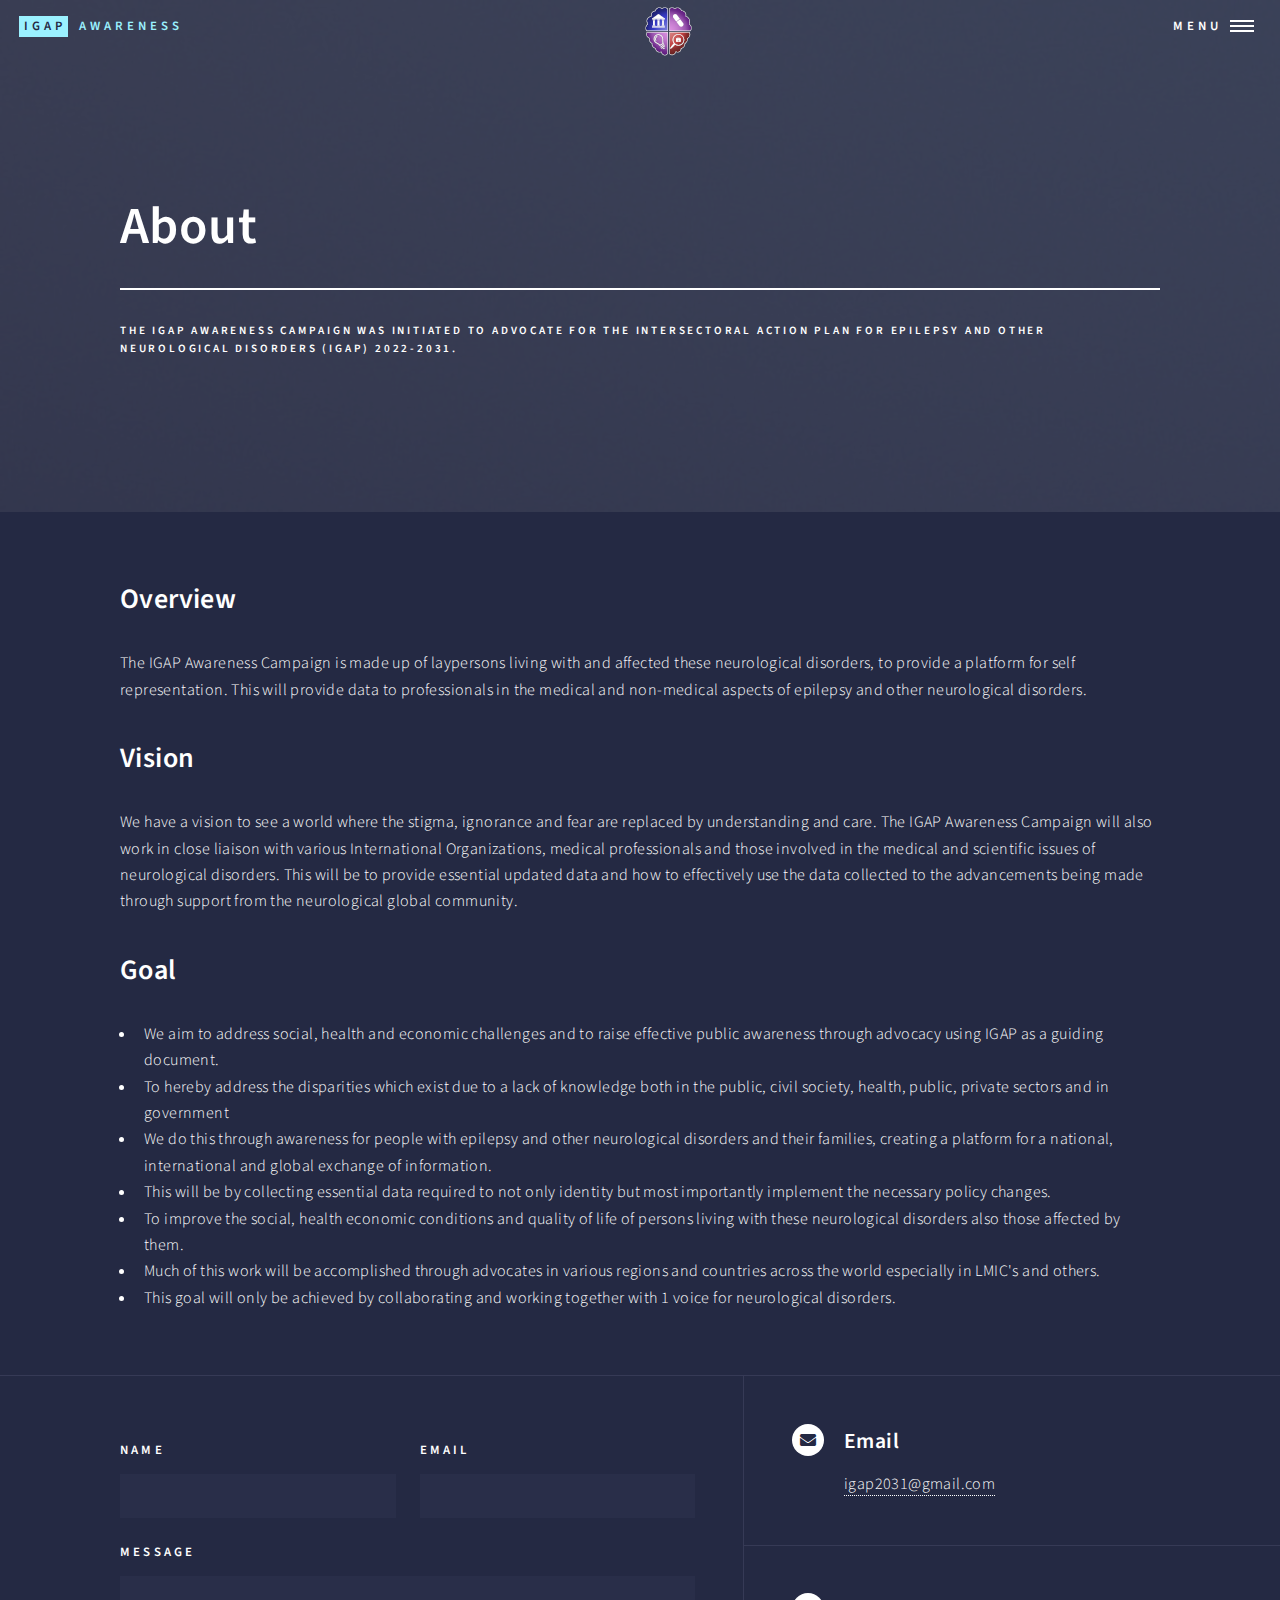
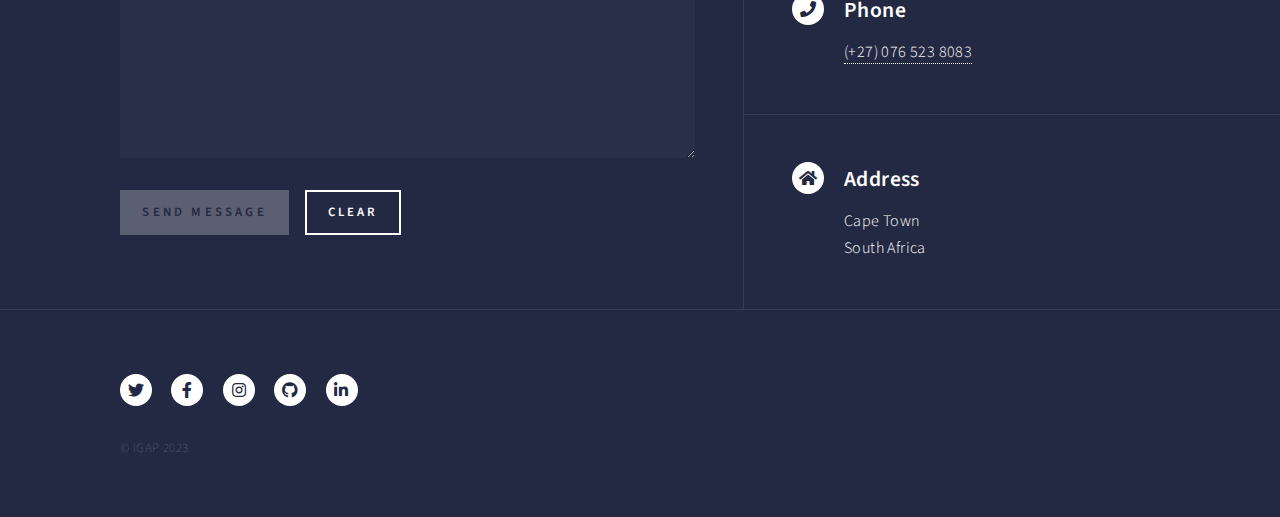
==== commit 66fe7231: "new pages" ====
--- a/about.html
+++ b/about.html
@@ -1,7 +1,7 @@
 <!DOCTYPE HTML>
 <html>
 	<head>
-		<title>IGAP for Epilepsy</title>
+		<title>IGAP Awareness</title>
 		<meta charset="utf-8" />
 		<meta name="viewport" content="width=device-width, initial-scale=1, user-scalable=no" />
 		<link rel="stylesheet" href="assets/css/main.css" />
@@ -14,11 +14,11 @@
 
 				<!-- Header -->
 					<header id="header" class="alt">
-						<a href="index.html" class="logo"><strong>IGAP</strong> <span>for Epilepsy</span></a>
+						<a href="index.html" class="logo" title="Intersectoral Global Action Plan Awareness"><strong>IGAP</strong>  <span>Awareness</span></a>
 						<div style="text-align: center; padding:2px 0px; position: absolute; left: 50%;">
 							<img src="images/logo-60.png" width="60px" alt="lgap-logo" />	
 						</div>
-						<nav>
+					 	<nav>
 							<a href="#menu">Menu</a>
 						</nav>
 					</header>
@@ -31,13 +31,11 @@
 							<li><a href="about.html">About us</a></li>
 							<li><a href="#">Contact us</a></li>
 							<li><a href="#">Get Involved</a></li>
-							<li><a href="#">Neurological Disorders</a></li>
+							<li><a href="disorders.html">Neurological Disorders</a></li>
 							<li><a href="#">Resources</a></li>
 							<li><a href="#">FAQ</a></li>
 							<li><a href="surveys.html">Survey</a></li>
 							<li><a href="#">Your Stories</a></li> 
-							<!-- <li><a href="#">Generic</a></li>
-							<li><a href="elements.html">Elements</a></li> -->
 						</ul>
 					</nav>
 
@@ -101,86 +99,86 @@
 
 					</div>
 
-				<!-- Contact -->
-					<section id="contact">
-						<div class="inner">
-							<section>
-								<form method="post" action="#">
-									<div class="fields">
-										<div class="field half">
-											<label for="name">Name</label>
-											<input type="text" name="name" id="name" />
-										</div>
-										<div class="field half">
-											<label for="email">Email</label>
-											<input type="text" name="email" id="email" />
-										</div>
-										<div class="field">
-											<label for="message">Message</label>
-											<textarea name="message" id="message" rows="6"></textarea>
-										</div>
-									</div>
-									<ul class="actions">
-										<li><input type="submit" value="Send Message" class="primary" /></li>
-										<li><input type="reset" value="Clear" /></li>
-									</ul>
-								</form>
-							</section>
-							<section class="split">
-								<section>
-									<div class="contact-method">
-										<span class="icon solid alt fa-envelope"></span>
-										<h3>Email</h3>
-										<a href="mailto:igap2031@gmail.com">igap2031@gmail.com</a>
-									</div>
-								</section>
-								<section>
-									<div class="contact-method">
-										<span class="icon solid alt fa-phone"></span>
-										<h3>Phone</h3>
-										<span><a href="tel:+27765238083">(+27) 076 523 8083</a></span>
-									</div>
-								</section>
-								<section>
-									<div class="contact-method">
-										<span class="icon solid alt fa-home"></span>
-										<h3>Address</h3>
-										<span>Cape Town<br />
-											South Africa</span><br/>
+<!-- Contact -->
+<section id="contact">
+	<div class="inner">
+		<section>
+			<form method="post" action="#">
+				<div class="fields">
+					<div class="field half">
+						<label for="name">Name</label>
+						<input type="text" name="name" id="name" />
+					</div>
+					<div class="field half">
+						<label for="email">Email</label>
+						<input type="text" name="email" id="email" />
+					</div>
+					<div class="field">
+						<label for="message">Message</label>
+						<textarea name="message" id="message" rows="6"></textarea>
+					</div>
+				</div>
+				<ul class="actions">
+					<li><input type="submit" disabled value="Send Message" class="primary" /></li>
+					<li><input type="reset" value="Clear" /></li>
+				</ul>
+			</form>
+		</section>
+		<section class="split">
+			<section>
+				<div class="contact-method">
+					<span class="icon solid alt fa-envelope"></span>
+					<h3>Email</h3>
+					<a href="mailto:igap2031@gmail.com">igap2031@gmail.com</a>
+				</div>
+			</section>
+			<section>
+				<div class="contact-method">
+					<span class="icon solid alt fa-phone"></span>
+					<h3>Phone</h3>
+					<span><a href="tel:+27765238083">(+27) 076 523 8083</a></span>
+				</div>
+			</section>
+			<section>
+				<div class="contact-method">
+					<span class="icon solid alt fa-home"></span>
+					<h3>Address</h3>
+					<span>Cape Town<br />
+						South Africa</span><br/>
 
-										
-									</div>
-								</section>
-							</section>
-						</div>
-					</section>
+					
+				</div>
+			</section>
+		</section>
+	</div>
+</section>
 
-				<!-- Footer -->
-				<footer id="footer">
-					<div class="inner">
-						<ul class="icons">
-							<li><a href="#" class="icon brands alt fa-twitter"><span class="label">Twitter</span></a></li>
-							<li><a href="#" class="icon brands alt fa-facebook-f"><span class="label">Facebook</span></a></li>
-							<li><a href="#" class="icon brands alt fa-instagram"><span class="label">Instagram</span></a></li>
-							<li><a href="#" class="icon brands alt fa-github"><span class="label">GitHub</span></a></li>
-							<li><a href="#" class="icon brands alt fa-linkedin-in"><span class="label">LinkedIn</span></a></li>
-						</ul>
-						<ul class="copyright">
-							<li>&copy; LGAP 2023</li>
-						</ul>
-					</div>
-				</footer>
+<!-- Footer -->
+<footer id="footer">
+	<div class="inner">
+		<ul class="icons">
+			<li><a href="#" class="icon brands alt fa-twitter"><span class="label">Twitter</span></a></li>
+			<li><a href="#" class="icon brands alt fa-facebook-f"><span class="label">Facebook</span></a></li>
+			<li><a href="#" class="icon brands alt fa-instagram"><span class="label">Instagram</span></a></li>
+			<li><a href="#" class="icon brands alt fa-github"><span class="label">GitHub</span></a></li>
+			<li><a href="#" class="icon brands alt fa-linkedin-in"><span class="label">LinkedIn</span></a></li>
+		</ul>
+		<ul class="copyright">
+			<li>&copy; IGAP 2023</li>
+		</ul>
+	</div>
+</footer>
 
-			</div>
+</div>
 
-		<!-- Scripts -->
-			<script src="assets/js/jquery.min.js"></script>
-			<script src="assets/js/jquery.scrolly.min.js"></script>
-			<script src="assets/js/jquery.scrollex.min.js"></script>
-			<script src="assets/js/browser.min.js"></script>
-			<script src="assets/js/breakpoints.min.js"></script>
-			<script src="assets/js/util.js"></script>
-			<script src="assets/js/main.js"></script>
+<!-- Scripts -->
+<script src="assets/js/jquery.min.js"></script>
+<script src="assets/js/jquery.scrolly.min.js"></script>
+<script src="assets/js/jquery.scrollex.min.js"></script>
+<script src="assets/js/browser.min.js"></script>
+<script src="assets/js/breakpoints.min.js"></script>
+<script src="assets/js/util.js"></script>
+<script src="assets/js/main.js"></script>
 
-	</body>
+</body>
 </html>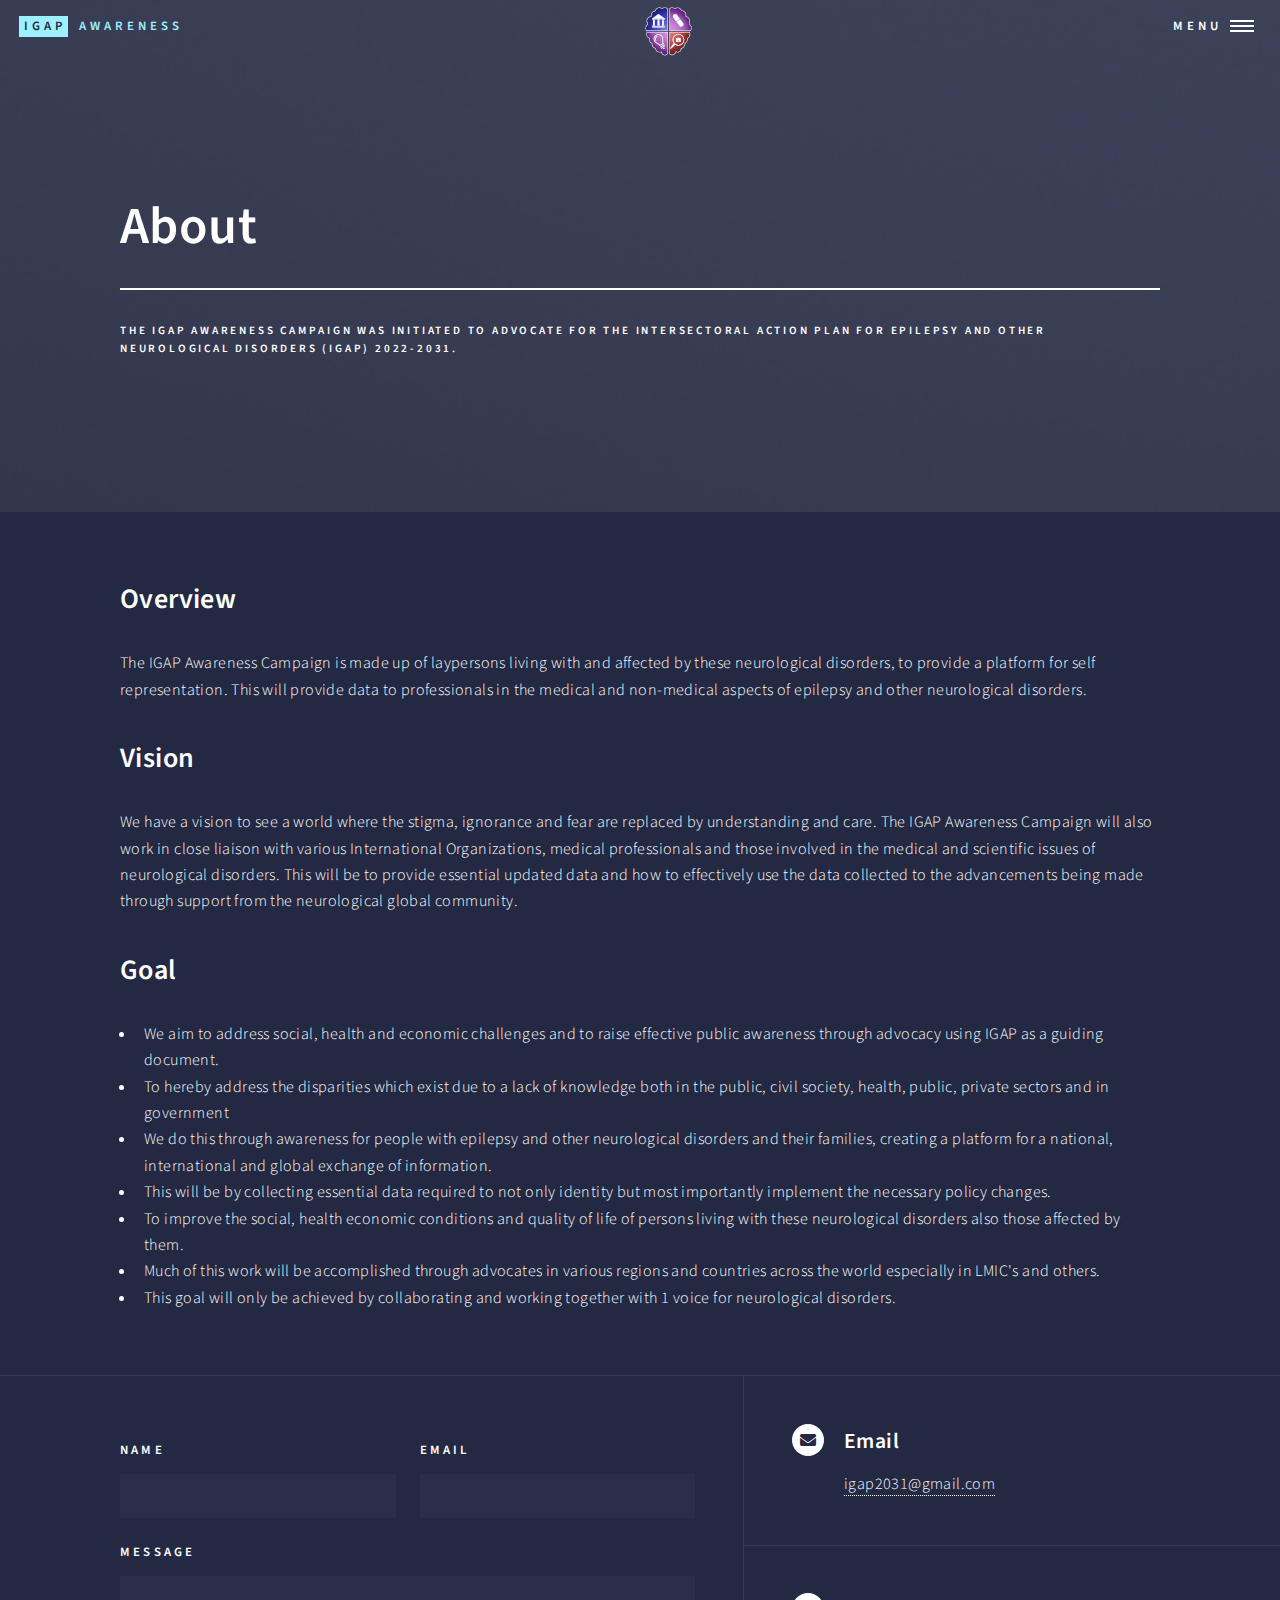
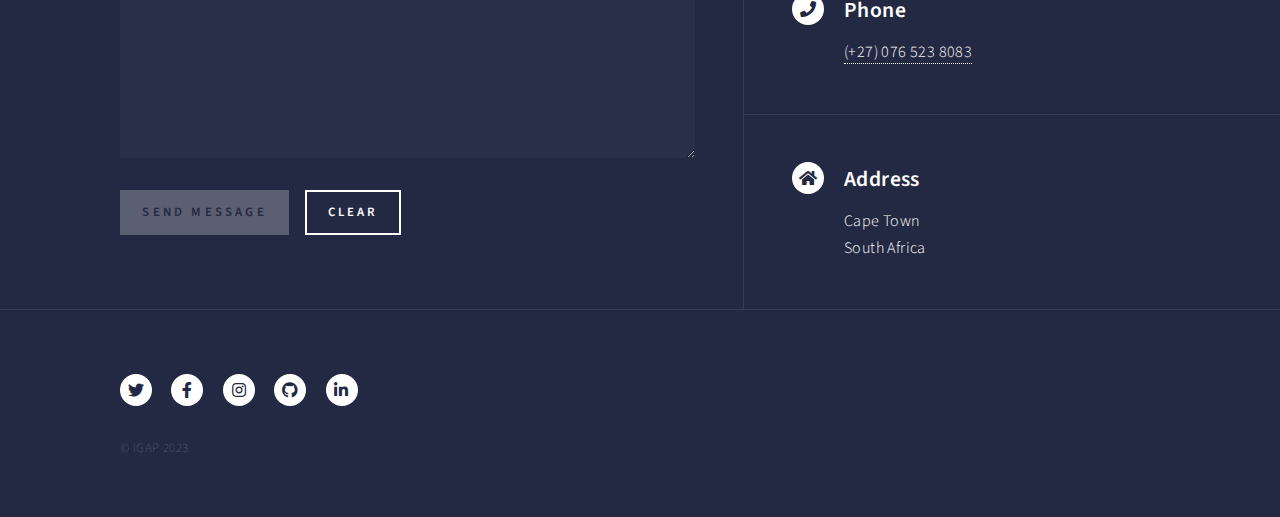
==== commit 38ba2f01: "beep" ====
--- a/about.html
+++ b/about.html
@@ -13,15 +13,15 @@
 			<div id="wrapper">
 
 				<!-- Header -->
-					<header id="header" class="alt">
-						<a href="index.html" class="logo" title="Intersectoral Global Action Plan Awareness"><strong>IGAP</strong>  <span>Awareness</span></a>
-						<div style="text-align: center; padding:2px 0px; position: absolute; left: 50%;">
-							<img src="images/logo-60.png" width="60px" alt="lgap-logo" />	
-						</div>
-					 	<nav>
-							<a href="#menu">Menu</a>
-						</nav>
-					</header>
+				<header id="header" class="alt">
+					<a href="index.html" class="logo" title="Intersectoral Global Action Plan Awareness"><strong>IGAP</strong>  <span>Awareness</span></a>
+					<div class="igap-logo">
+						<img src="images/logo-60.png" width="60px" alt="lgap-logo" />	
+					</div>
+					<nav>
+						<a href="#menu">Menu</a>
+					</nav>
+				</header>
 
 				<!-- Menu -->
 					<nav id="menu">
@@ -65,7 +65,7 @@
 									<h2>Overview</h2>
 									
 									<p>The IGAP Awareness Campaign is made up of
-									laypersons living with and affected these neurological disorders, to provide a platform for self
+									laypersons living with and affected by these neurological disorders, to provide a platform for self
 									representation. This will provide data to professionals in the medical and non-medical aspects of epilepsy
 									and other neurological disorders.</p>
 
--- a/assets/css/main.css
+++ b/assets/css/main.css
@@ -1,10 +1,10 @@
 @import url(fontawesome-all.min.css);
 @import url("https://fonts.googleapis.com/css?family=Source+Sans+Pro:300,300italic,600,600italic");
 
-/*
-	Forty by HTML5 UP
-	html5up.net | @ajlkn
-	Free for personal and commercial use under the CCA 3.0 license (html5up.net/license)
+/*
+	Forty by HTML5 UP
+	html5up.net | @ajlkn
+	Free for personal and commercial use under the CCA 3.0 license (html5up.net/license)
 */
 
 html, body, div, span, applet, object,
@@ -82,7 +82,19 @@
 		-ms-overflow-style: scrollbar;
 	}
 
+	.igap-logo {
+		text-align: center; 
+		padding:2px 0px; 
+		position: absolute; 
+		left: 50%;
+	}
+
 	@media screen and (max-width: 480px) {
+
+		.igap-logo img {
+			width: 42px;
+			margin-top: -2px;
+		}
 
 		html, body {
 			min-width: 320px;
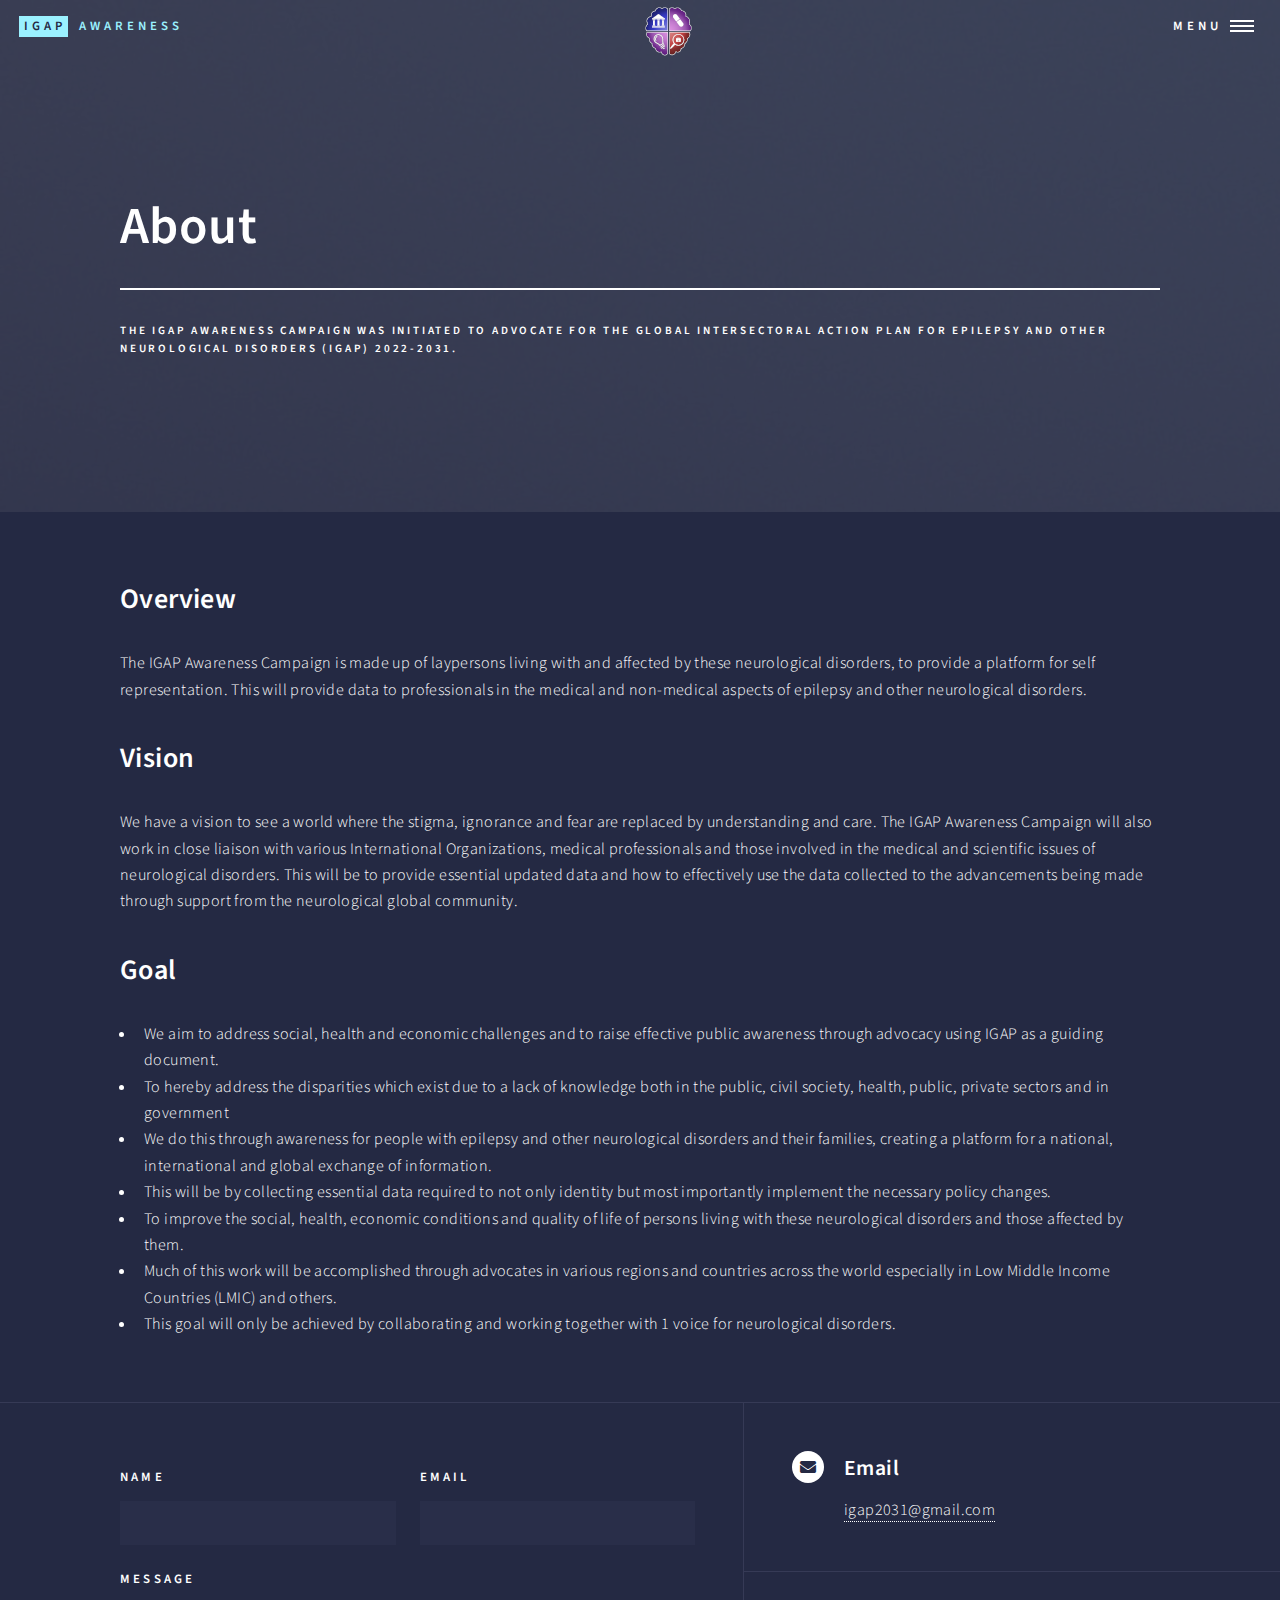
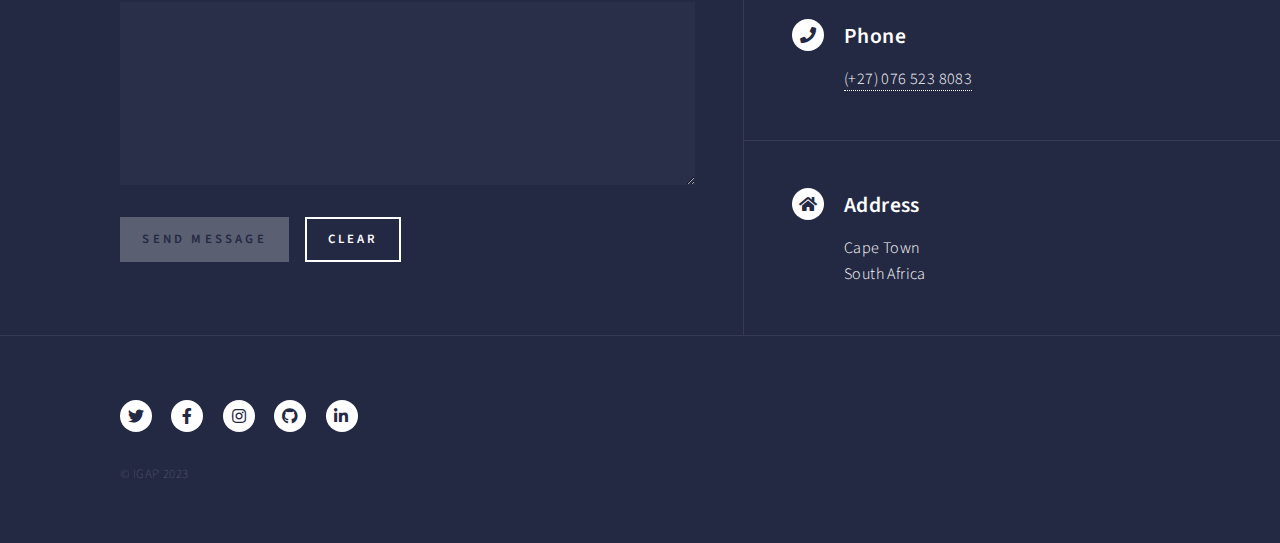
==== commit 1db15c17: "content updates" ====
--- a/about.html
+++ b/about.html
@@ -50,8 +50,9 @@
 							<h1>About</h1>
 						</header>
 						<div class="content">
-							<p>The IGAP Awareness Campaign was initiated to advocate for the Intersectoral Action Plan for Epilepsy
-							and Other Neurological Disorders (IGAP) 2022-2031.</p>						</div>
+							<p>The IGAP Awareness Campaign was initiated to advocate for the Global Intersectoral Action Plan for Epilepsy
+							and Other Neurological Disorders (IGAP) 2022-2031.</p>						
+						</div>
 					</div>
 				</section>
 
@@ -87,10 +88,10 @@
 									families, creating a platform for a national, international and global exchange of information.</li>
 									<li>This will be by collecting essential data required to not only identity but most importantly
 									implement the necessary policy changes.</li>
-									<li>To improve the social, health economic conditions and quality of life of persons living with these
-									neurological disorders also those affected by them.</li>
+									<li>To improve the social, health, economic conditions and quality of life of persons living with these
+									neurological disorders and those affected by them.</li>
 									<li>Much of this work will be accomplished through advocates in various regions and countries
-									across the world especially in LMIC's and others.</li>
+									across the world especially in Low Middle Income Countries (LMIC) and others.</li>
 									<li>This goal will only be achieved by collaborating and working together with 1 voice for neurological
 									disorders.</li>
 									</ul>
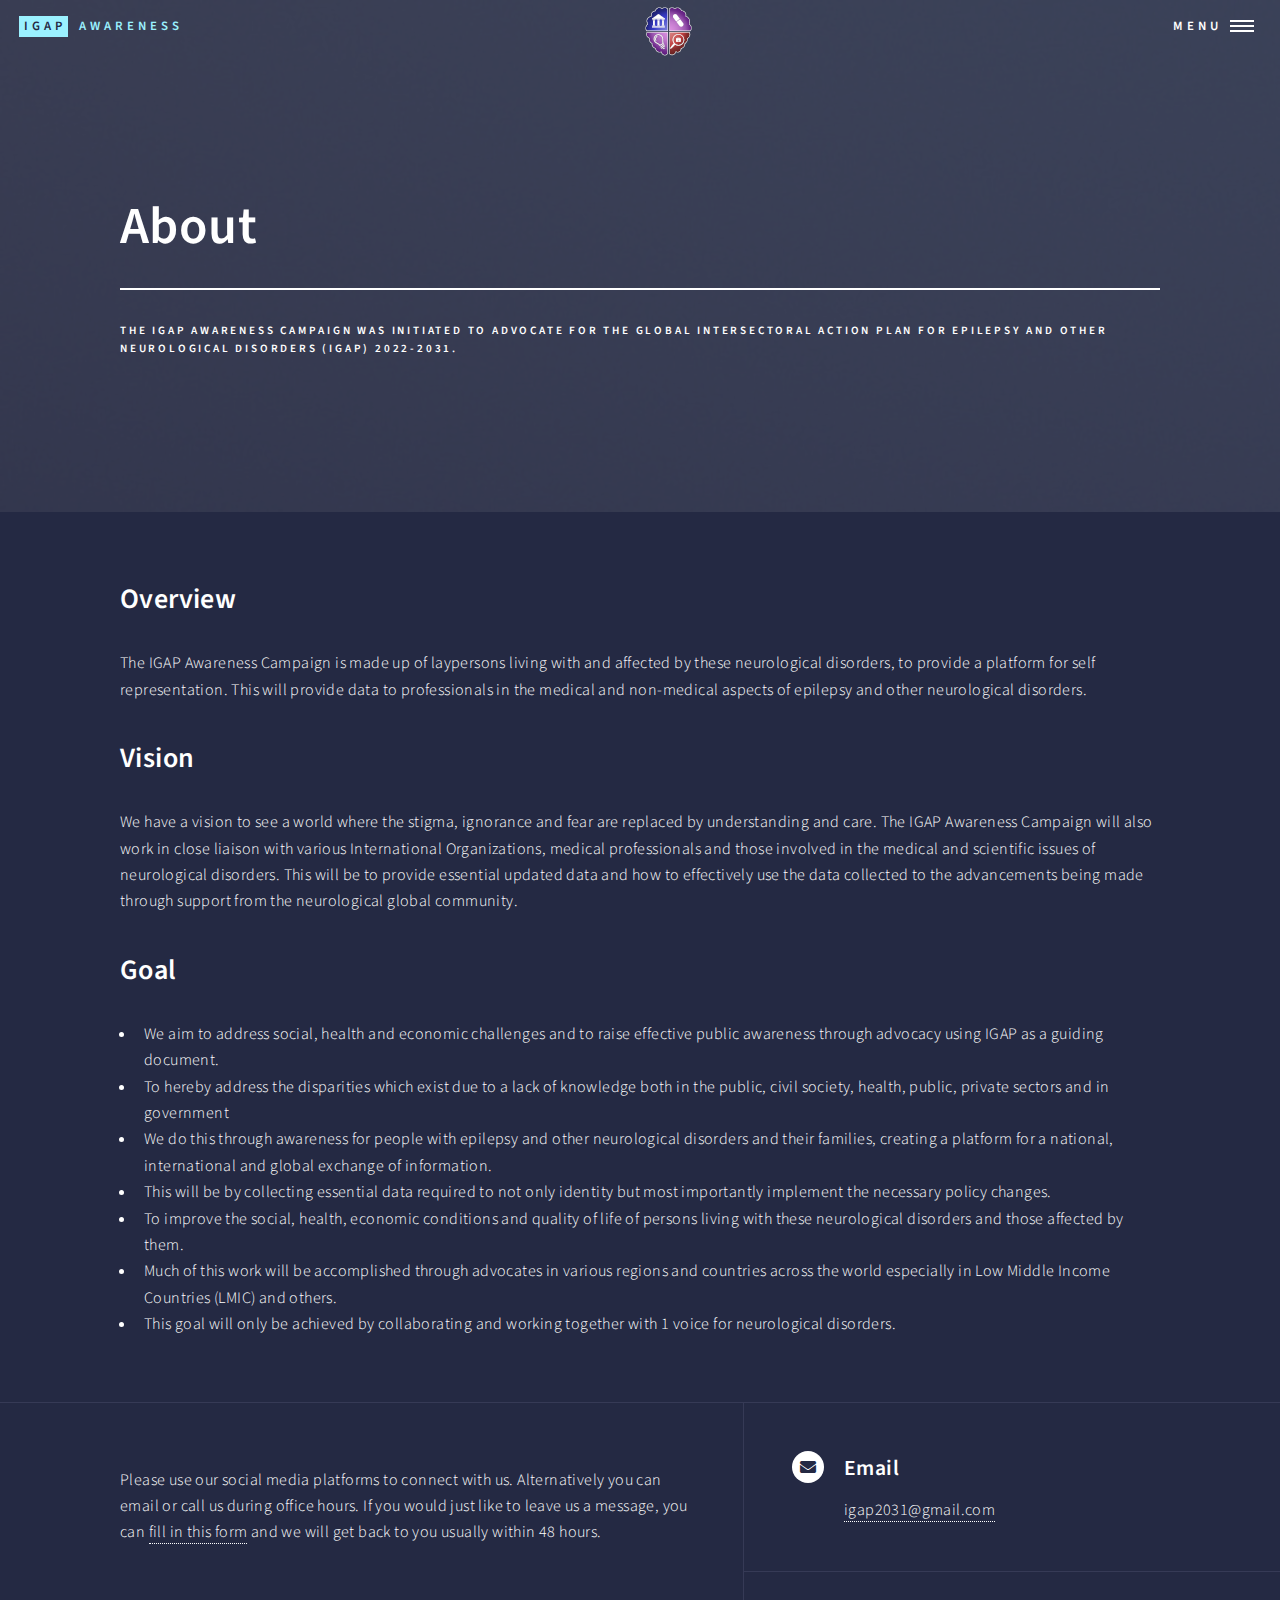
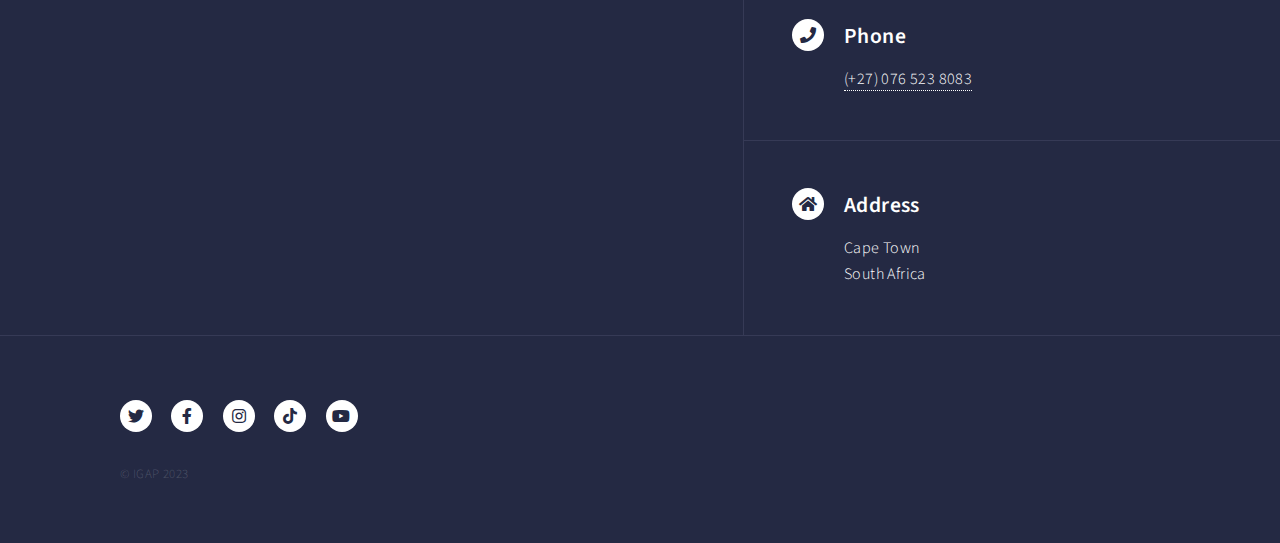
==== commit dd700c73: "beep" ====
--- a/about.html
+++ b/about.html
@@ -24,20 +24,18 @@
 				</header>
 
 				<!-- Menu -->
-					<nav id="menu">
-						<ul class="links">
-							<li><a href="index.html">Home</a></li>
-							<li><a href="landing.html">IGAP 10 Year Plan</a></li>
-							<li><a href="about.html">About us</a></li>
-							<li><a href="#">Contact us</a></li>
-							<li><a href="#">Get Involved</a></li>
-							<li><a href="disorders.html">Neurological Disorders</a></li>
-							<li><a href="#">Resources</a></li>
-							<li><a href="#">FAQ</a></li>
-							<li><a href="surveys.html">Survey</a></li>
-							<li><a href="#">Your Stories</a></li> 
-						</ul>
-					</nav>
+				<nav id="menu">
+					<ul class="links">
+						<li><a href="index.html">Home</a></li>
+						<li><a href="landing.html">IGAP 10 Year Plan</a></li>
+						<li><a href="about.html">About us</a></li>
+						<li><a href="disorders.html">Neurological Disorders</a></li>
+						<li><a href="resources.html">Resources</a></li>
+						<li><a href="faq.html">FAQ</a></li>
+						<li><a href="surveys.html">Survey</a></li>
+						<li><a href="stories.html">Your Stories</a></li> 
+					</ul>
+				</nav>
 
 				<!-- Banner -->
 				<!-- Note: The "styleN" class below should match that of the header element. -->
@@ -104,26 +102,8 @@
 <section id="contact">
 	<div class="inner">
 		<section>
-			<form method="post" action="#">
-				<div class="fields">
-					<div class="field half">
-						<label for="name">Name</label>
-						<input type="text" name="name" id="name" />
-					</div>
-					<div class="field half">
-						<label for="email">Email</label>
-						<input type="text" name="email" id="email" />
-					</div>
-					<div class="field">
-						<label for="message">Message</label>
-						<textarea name="message" id="message" rows="6"></textarea>
-					</div>
-				</div>
-				<ul class="actions">
-					<li><input type="submit" disabled value="Send Message" class="primary" /></li>
-					<li><input type="reset" value="Clear" /></li>
-				</ul>
-			</form>
+			Please use our social media platforms to connect with us. Alternatively you can email or call us during office hours.
+			If you would just like to leave us a message, you can <a href="https://forms.gle/4BxYPmVvMBqozMMv9" target="_blank">fill in this form</a> and we will get back to you usually within 48 hours.
 		</section>
 		<section class="split">
 			<section>
@@ -158,11 +138,11 @@
 <footer id="footer">
 	<div class="inner">
 		<ul class="icons">
-			<li><a href="#" class="icon brands alt fa-twitter"><span class="label">Twitter</span></a></li>
-			<li><a href="#" class="icon brands alt fa-facebook-f"><span class="label">Facebook</span></a></li>
-			<li><a href="#" class="icon brands alt fa-instagram"><span class="label">Instagram</span></a></li>
-			<li><a href="#" class="icon brands alt fa-github"><span class="label">GitHub</span></a></li>
-			<li><a href="#" class="icon brands alt fa-linkedin-in"><span class="label">LinkedIn</span></a></li>
+			<li><a href="https://twitter.com/igap_awareness" target="_blank" class="icon brands alt fa-twitter"><span class="label">Twitter</span></a></li>
+			<li><a href="https://www.facebook.com/people/IGAP-Awareness/61550295473681/" target="_blank" class="icon brands alt fa-facebook-f"><span class="label">Facebook</span></a></li>
+			<li><a href="https://www.instagram.com/igap.awareness/" target="_blank" class="icon brands alt fa-instagram"><span class="label">Instagram</span></a></li>
+			<li><a href="https://www.tiktok.com/@igapawareness2031" target="_blank" class="icon brands alt fa-tiktok"><span class="label">TikTok</span></a></li>
+			<li><a href="https://www.youtube.com/@igapawareness" target="_blank" class="icon brands alt fa-youtube"><span class="label">YouTube</span></a></li>
 		</ul>
 		<ul class="copyright">
 			<li>&copy; IGAP 2023</li>
